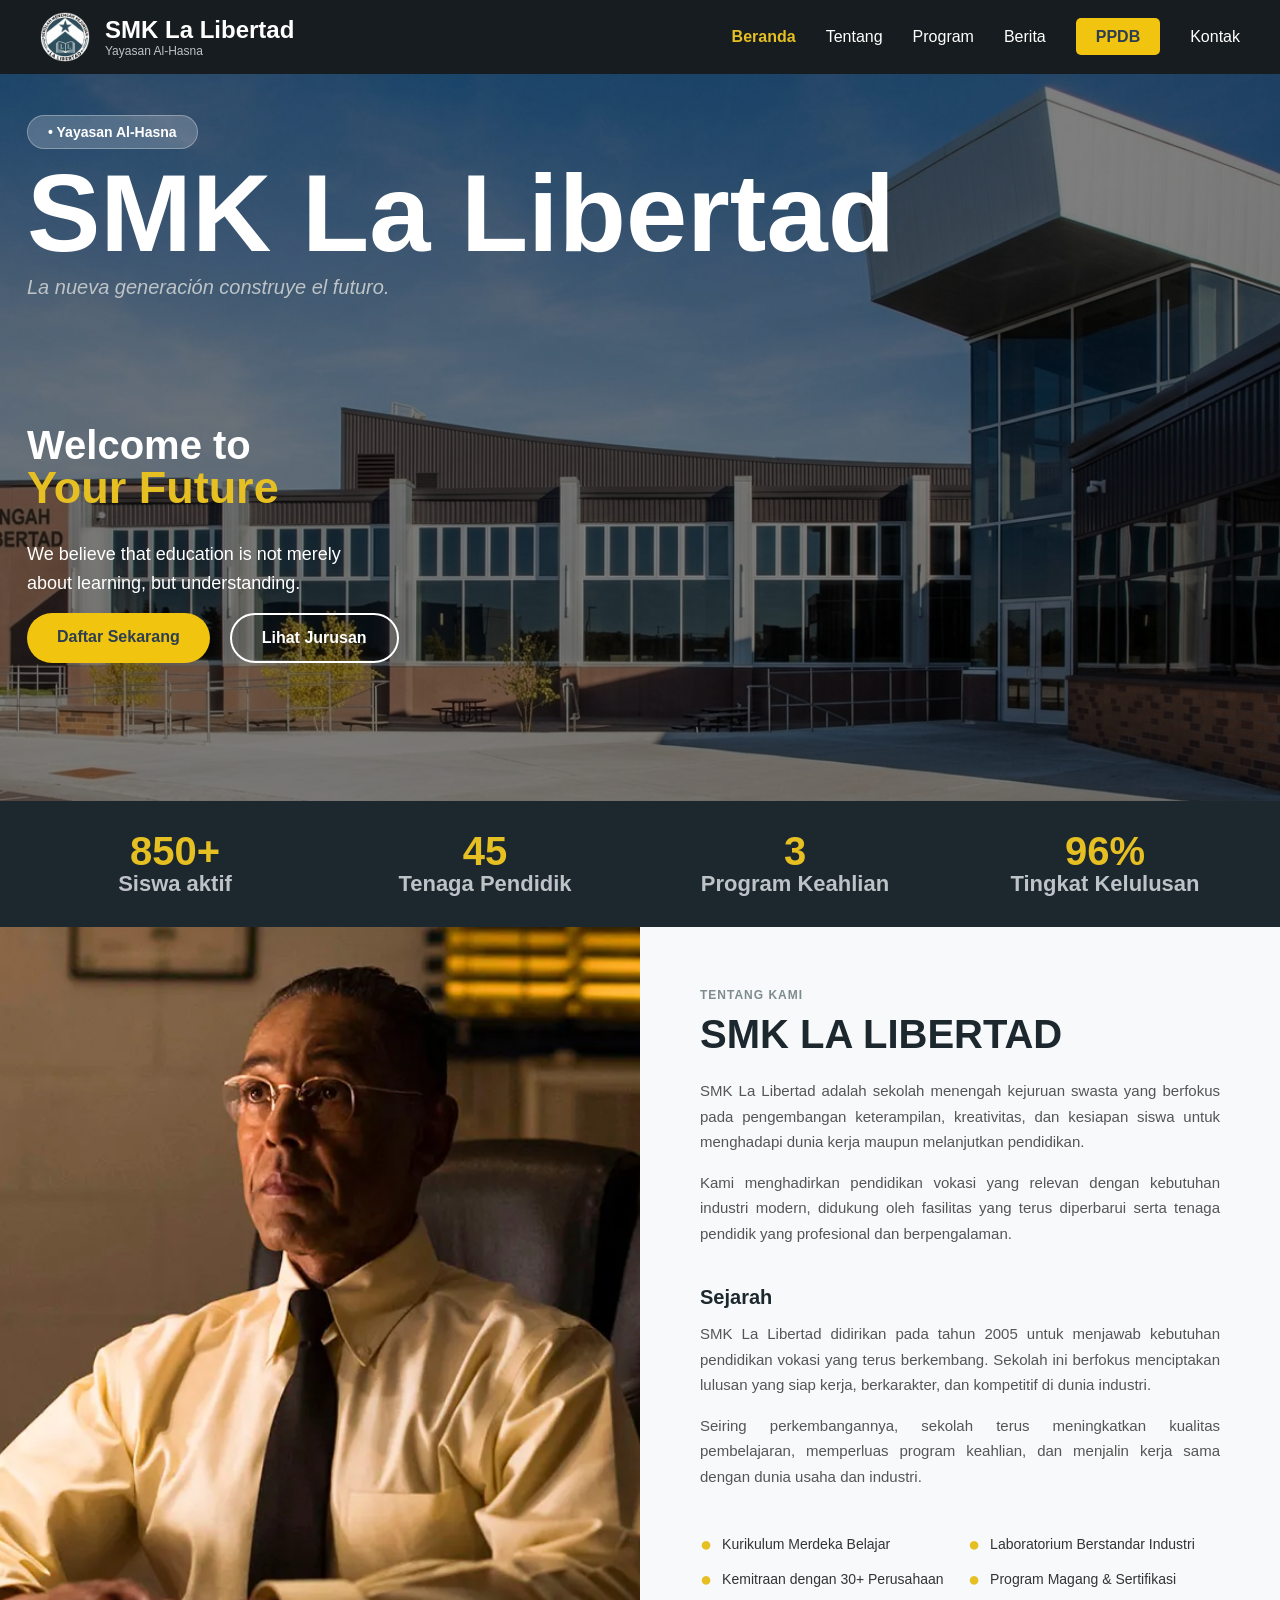
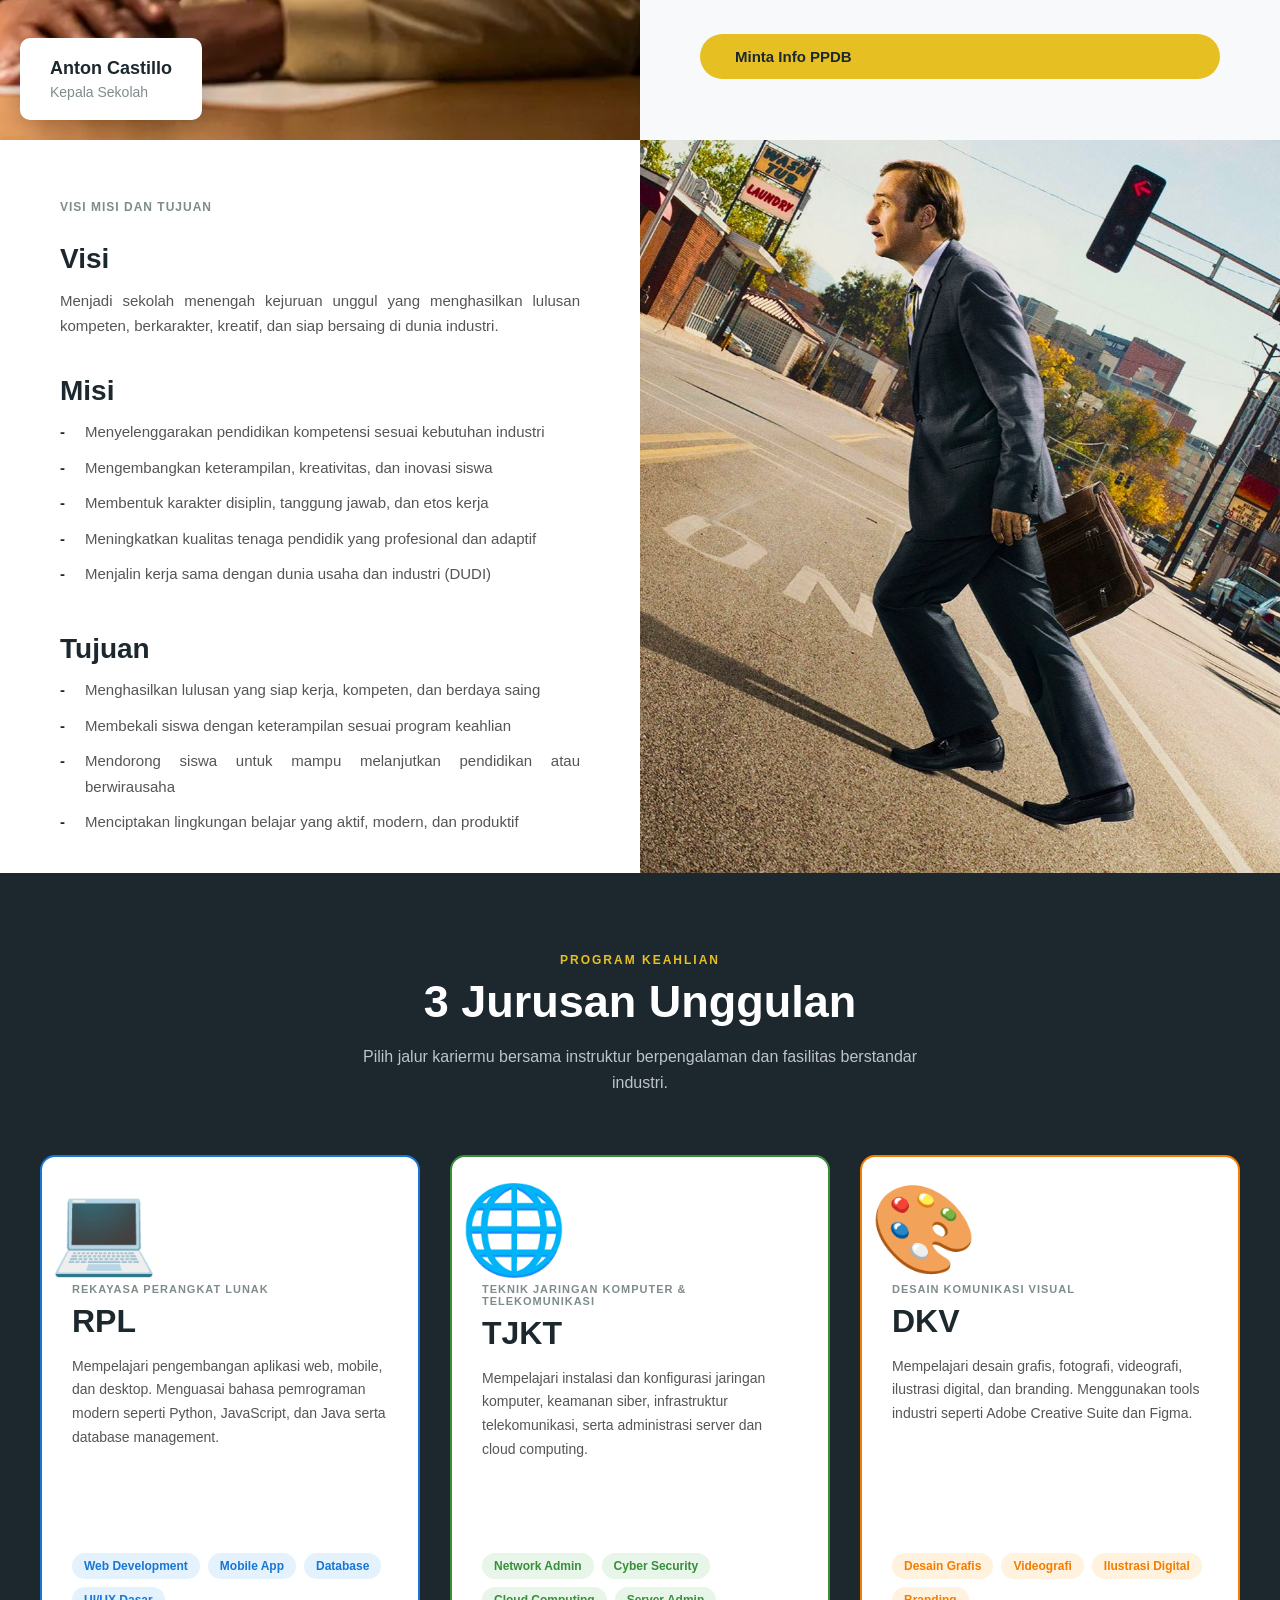
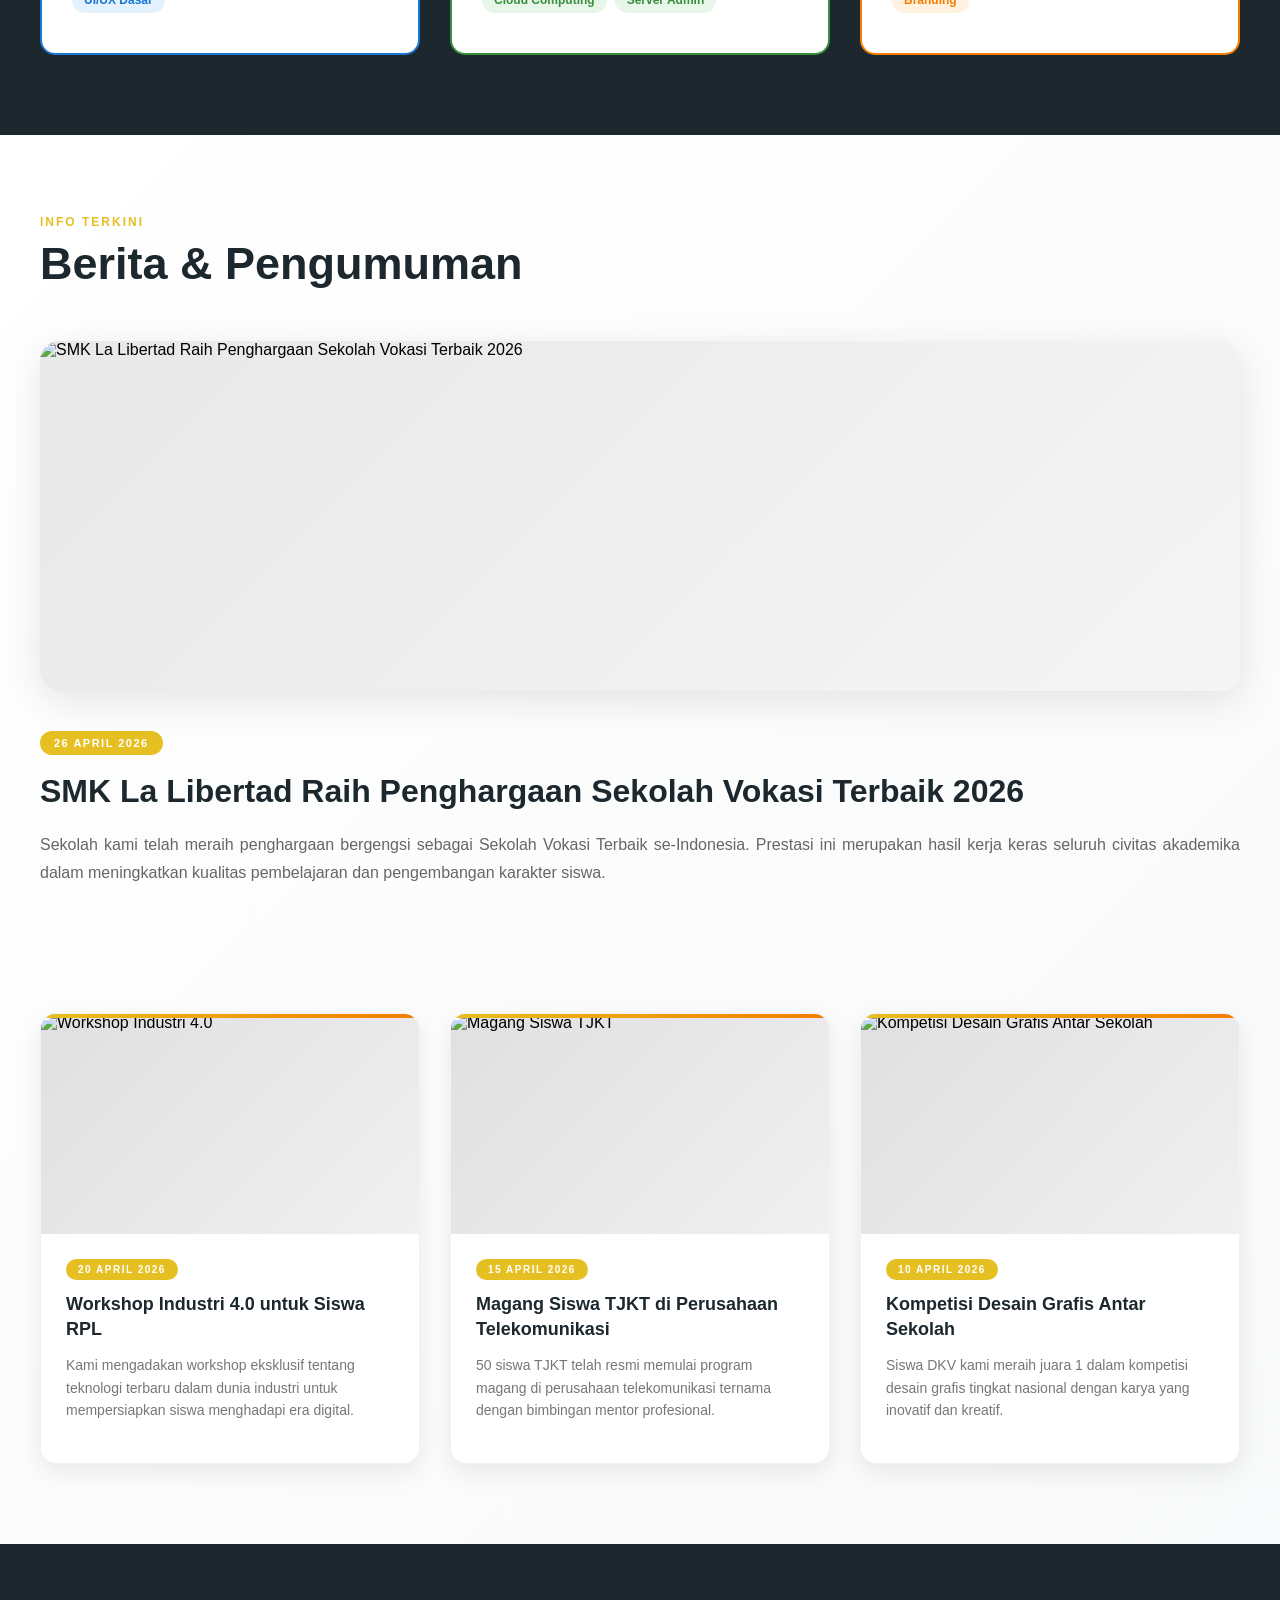
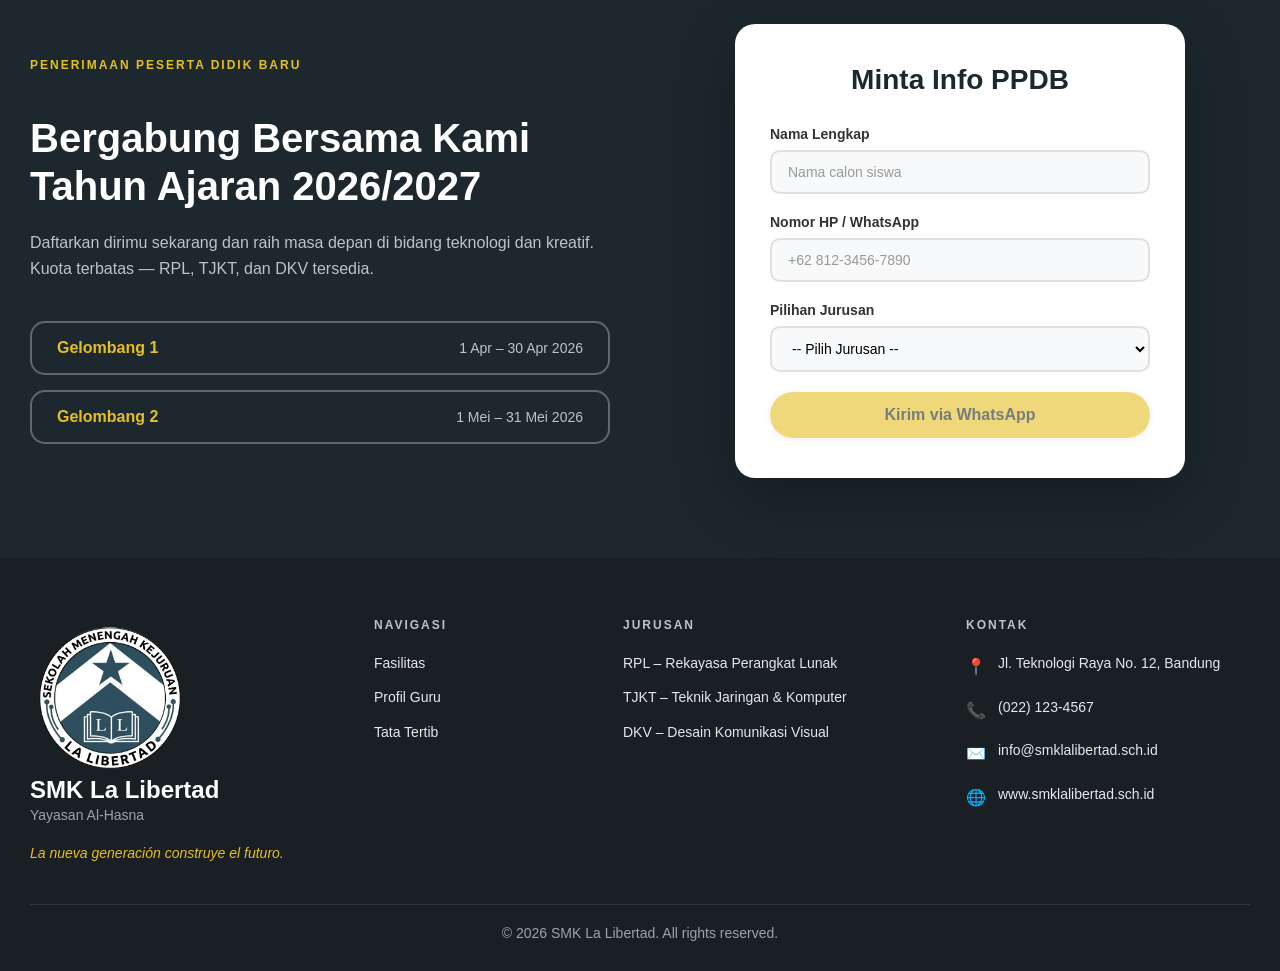
==== Web Company Sekolah La Libertad/index.html @ b100170a "Add files via upload" ====
<!DOCTYPE html>
<html lang="id">
<head>
    <meta charset="UTF-8">
    <meta name="viewport" content="width=device-width, initial-scale=1.0">
    <title>SMK La Libertad</title>
    <link rel="stylesheet" href="asset/css/style.css">
</head>
<body>
    <nav class="navbar">
        <div class="navbar-container">
            <div class="navbar-logo">
                <img src="asset/img/Logo.png" alt="Logo">
                <div class="logo-text">
                    <h1>SMK La Libertad</h1>
                    <p>Yayasan Al-Hasna</p>
                </div>
            </div>
            <ul class="nav-menu">
                <li><a href="#beranda">Beranda</a></li>
                <li><a href="#tentang">Tentang</a></li>
                <li><a href="#program">Program</a></li>
                <li><a href="#berita">Berita</a></li>
                <li><a href="#ppdb" class="btn-ppdb">PPDB</a></li>
                <li><a href="pages/contact.html">Kontak</a></li>
            </ul>
        </div>
    </nav>

    <section class="hero" id="beranda">
        <div class="hero-background">
            <img src="asset/img/Hero_bg.png" alt="SMK La Libertad Building">
        </div>
        <div class="hero-overlay"></div>
        <div class="hero-content">
            <div class="hero-badge">
                <span><b>• Yayasan Al-Hasna</b></span>
            </div>
            <h1 class="hero-title">SMK La Libertad</h1>
            <p class="hero-subtitle">La nueva generación construye el futuro.</p> <br><br><br><br><br><br><br>

            <h2 class="hero-welcome">Welcome to<br><p class="hero-future">Your Future<p></h2>

            <p class="hero-description">
                We believe that education is not merely<br>about learning, but understanding.
            </p>
            
            <div class="hero-buttons">
                <a href="#ppdb" class="btn btn-primary">Daftar Sekarang</a>
                <a href="#program" class="btn btn-secondary">Lihat Jurusan</a>
            </div>
        </div>
    </section>

    <!-- Stats Section -->
    <section class="stats" id="stats">
        <div class="stats-container">
            <div class="stat">
                <div class="stat-number">850+</div>
                <div class="stat-label">Siswa aktif</div>
            </div>

            <div class="stat">
                <div class="stat-number">45</div>
                <div class="stat-label">Tenaga Pendidik</div>
            </div>

            <div class="stat">
                <div class="stat-number">3</div>
                <div class="stat-label">Program Keahlian</div>
            </div>

            <div class="stat">
                <div class="stat-number">96%</div>
                <div class="stat-label">Tingkat Kelulusan</div>
            </div>
        </div>
    </section>

    <!-- Tentang Section -->
    <section class="tentang" id="tentang">
        <div class="tentang-container">
            <div class="tentang-image">
                <img src="asset/img/Anton_Castillo.webp" alt="Anton Castillo - Kepala Sekolah">
                <div class="tentang-badge">
                    <h3>Anton Castillo</h3>
                    <p>Kepala Sekolah</p>
                </div>
            </div>
            
            <div class="tentang-content">
                <p class="tentang-label">Tentang Kami</p>
                <h2 class="tentang-title">SMK LA LIBERTAD</h2>
                
                <p class="tentang-text">
                    SMK La Libertad adalah sekolah menengah kejuruan swasta yang berfokus pada pengembangan keterampilan, kreativitas, dan kesiapan siswa untuk menghadapi dunia kerja maupun melanjutkan pendidikan.
                </p>
                
                <p class="tentang-text">
                    Kami menghadirkan pendidikan vokasi yang relevan dengan kebutuhan industri modern, didukung oleh fasilitas yang terus diperbarui serta tenaga pendidik yang profesional dan berpengalaman.
                </p>
                
                <h3 class="tentang-subtitle">Sejarah</h3>
                <p class="tentang-text">
                    SMK La Libertad didirikan pada tahun 2005 untuk menjawab kebutuhan pendidikan vokasi yang terus berkembang. Sekolah ini berfokus menciptakan lulusan yang siap kerja, berkarakter, dan kompetitif di dunia industri.
                </p>
                
                <p class="tentang-text">
                    Seiring perkembangannya, sekolah terus meningkatkan kualitas pembelajaran, memperluas program keahlian, dan menjalin kerja sama dengan dunia usaha dan industri.
                </p>
                
                <div class="tentang-features">
                    <div class="feature-item">
                        <span class="feature-icon">●</span>
                        <span>Kurikulum Merdeka Belajar</span>
                    </div>
                    <div class="feature-item">
                        <span class="feature-icon">●</span>
                        <span>Laboratorium Berstandar Industri</span>
                    </div>
                    <div class="feature-item">
                        <span class="feature-icon">●</span>
                        <span>Kemitraan dengan 30+ Perusahaan</span>
                    </div>
                    <div class="feature-item">
                        <span class="feature-icon">●</span>
                        <span>Program Magang & Sertifikasi</span>
                    </div>
                </div>
                
                <a href="#ppdb" class="btn btn-ppdb-large">Minta Info PPDB</a>
            </div>
        </div>
    </section>
    
    <!-- Visi Misi Tujuan Section -->
    <section class="visi-misi-tujuan" id="visi-misi">
        <div class="vmt-container">
            <div class="vmt-content">
                <p class="vmt-label">Visi Misi dan Tujuan</p>
                
                <h2 class="vmt-subtitle">Visi</h2>
                <p class="vmt-text">
                    Menjadi sekolah menengah kejuruan unggul yang menghasilkan lulusan kompeten, berkarakter, kreatif, dan siap bersaing di dunia industri.
                </p>
                
                <h2 class="vmt-subtitle">Misi</h2>
                <ul class="vmt-list">
                    <li>Menyelenggarakan pendidikan kompetensi sesuai kebutuhan industri</li>
                    <li>Mengembangkan keterampilan, kreativitas, dan inovasi siswa</li>
                    <li>Membentuk karakter disiplin, tanggung jawab, dan etos kerja</li>
                    <li>Meningkatkan kualitas tenaga pendidik yang profesional dan adaptif</li>
                    <li>Menjalin kerja sama dengan dunia usaha dan industri (DUDI)</li>
                </ul>
                
                <h2 class="vmt-subtitle">Tujuan</h2>
                <ul class="vmt-list">
                    <li>Menghasilkan lulusan yang siap kerja, kompeten, dan berdaya saing</li>
                    <li>Membekali siswa dengan keterampilan sesuai program keahlian</li>
                    <li>Mendorong siswa untuk mampu melanjutkan pendidikan atau berwirausaha</li>
                    <li>Menciptakan lingkungan belajar yang aktif, modern, dan produktif</li>
                </ul>
            </div>
            
            <div class="vmt-image">
                <img src="asset/img/Saul_Goodman.jpg" alt="Visi Misi Tujuan">
            </div>
        </div>
    </section>

    <!-- Program Keahlian Section -->
    <section class="program" id="program">
        <div class="program-container">
            <div class="program-header">
                <p class="program-label">PROGRAM KEAHLIAN</p>
                <h2 class="program-title">3 Jurusan Unggulan</h2>
                <p class="program-subtitle">Pilih jalur kariermu bersama instruktur berpengalaman dan fasilitas berstandar industri.</p>
            </div>
            
            <div class="program-grid">
                <!-- RPL Card -->
                 <a href="pages/rpl.html" class="program-link">
                <div class="program-card">
                    <div class="program-icon">
                      <div class="card-icon">💻</div>
                    </div>
                    <p class="program-category">REKAYASA PERANGKAT LUNAK</p>
                    <h3 class="program-name">RPL</h3>
                    <p class="program-description">
                        Mempelajari pengembangan aplikasi web, mobile, dan desktop. Menguasai bahasa pemrograman modern seperti Python, JavaScript, dan Java serta database management.
                    </p>
                    <div class="program-tags">
                        <span class="tag tag-blue">Web Development</span>
                        <span class="tag tag-blue">Mobile App</span>
                        <span class="tag tag-blue">Database</span>
                        <span class="tag tag-blue">UI/UX Dasar</span>
                    </div>
                </div></a>

                <!-- TJKT Card -->
                 <a href="pages/tjkt.html" class="program-link">
                <div class="program-card">
                    
                    <div class="program-icon">
                        <div class="card-icon">🌐</div>
                    </div>
                    <p class="program-category">TEKNIK JARINGAN KOMPUTER & TELEKOMUNIKASI</p>
                    <h3 class="program-name">TJKT</h3>
                    <p class="program-description">
                        Mempelajari instalasi dan konfigurasi jaringan komputer, keamanan siber, infrastruktur telekomunikasi, serta administrasi server dan cloud computing.
                    </p>
                    <div class="program-tags">
                        <span class="tag tag-green">Network Admin</span>
                        <span class="tag tag-green">Cyber Security</span>
                        <span class="tag tag-green">Cloud Computing</span>
                        <span class="tag tag-green">Server Admin</span>
                    </div>
                </div></a>

                <!-- DKV Card -->
                 <a href="pages/dkv.html" class="program-link">
                <div class="program-card">
                    <div class="program-icon">
                        <div class="card-icon">🎨</div>
                    </div>
                    <p class="program-category">DESAIN KOMUNIKASI VISUAL</p>
                    <h3 class="program-name">DKV</h3>
                    <p class="program-description">
                        Mempelajari desain grafis, fotografi, videografi, ilustrasi digital, dan branding. Menggunakan tools industri seperti Adobe Creative Suite dan Figma.
                    </p>
                    <div class="program-tags">
                        <span class="tag tag-orange">Desain Grafis</span>
                        <span class="tag tag-orange">Videografi</span>
                        <span class="tag tag-orange">Ilustrasi Digital</span>
                        <span class="tag tag-orange">Branding</span>
                    </div>
                </div></a>
            </div>
        </div>
    </section>

    <!-- Berita & Pengumuman Section -->
    <section class="berita" id="berita">
        <div class="berita-container">
            <p class="berita-label">INFO TERKINI</p>
            <h2 class="berita-title">Berita & Pengumuman</h2>
            
            <div class="berita-featured">
                <div class="berita-featured-image"><img src="../asset/img/berita-1.jpg" alt="SMK La Libertad Raih Penghargaan Sekolah Vokasi Terbaik 2026"></div>
                <div class="berita-featured-content">
                    <span class="berita-date">26 April 2026</span>
                    <h3 class="berita-featured-title">SMK La Libertad Raih Penghargaan Sekolah Vokasi Terbaik 2026</h3>
                    <p class="berita-featured-desc">Sekolah kami telah meraih penghargaan bergengsi sebagai Sekolah Vokasi Terbaik se-Indonesia. Prestasi ini merupakan hasil kerja keras seluruh civitas akademika dalam meningkatkan kualitas pembelajaran dan pengembangan karakter siswa.</p>   
                </div>
            </div>

            <div class="berita-grid">
                <div class="berita-card">
                    <div class="berita-card-image"><img src="../asset/img/berita-2.jpg" alt="Workshop Industri 4.0"></div>
                    <div class="berita-card-content">
                        <span class="berita-card-date">20 April 2026</span>
                        <h4 class="berita-card-title">Workshop Industri 4.0 untuk Siswa RPL</h4>
                        <p class="berita-card-desc">Kami mengadakan workshop eksklusif tentang teknologi terbaru dalam dunia industri untuk mempersiapkan siswa menghadapi era digital.</p>
                    </div>
                </div>
                <div class="berita-card">
                    <div class="berita-card-image"><img src="../asset/img/berita-3.jpg" alt="Magang Siswa TJKT"></div>
                    <div class="berita-card-content">
                        <span class="berita-card-date">15 April 2026</span>
                        <h4 class="berita-card-title">Magang Siswa TJKT di Perusahaan Telekomunikasi</h4>
                        <p class="berita-card-desc">50 siswa TJKT telah resmi memulai program magang di perusahaan telekomunikasi ternama dengan bimbingan mentor profesional.</p>
                    </div>
                </div>
                <div class="berita-card">
                    <div class="berita-card-image"><img src="../asset/img/berita-4.jpg" alt="Kompetisi Desain Grafis Antar Sekolah"></div>
                    <div class="berita-card-content">
                        <span class="berita-card-date">10 April 2026</span>
                        <h4 class="berita-card-title">Kompetisi Desain Grafis Antar Sekolah</h4>
                        <p class="berita-card-desc">Siswa DKV kami meraih juara 1 dalam kompetisi desain grafis tingkat nasional dengan karya yang inovatif dan kreatif.</p>
                    </div>
                </div>
            </div>
        </div>
    </section>

    <!-- PPDB Section -->
    <section class="ppdb" id="ppdb">
        <div class="ppdb-container">
            <div class="ppdb-left">
                <p class="ppdb-label">PENERIMAAN PESERTA DIDIK BARU</p>
                <h2 class="ppdb-title">Bergabung Bersama Kami<br>Tahun Ajaran 2026/2027</h2>
                <p class="ppdb-description">
                    Daftarkan dirimu sekarang dan raih masa depan di bidang teknologi dan kreatif. Kuota terbatas — RPL, TJKT, dan DKV tersedia.
                </p>
                
                <div class="ppdb-waves">
                    <div class="ppdb-wave">
                        <h3 class="wave-title">Gelombang 1</h3>
                        <span class="wave-date">1 Apr – 30 Apr 2026</span>
                    </div>
                    <div class="ppdb-wave">
                        <h3 class="wave-title">Gelombang 2</h3>
                        <span class="wave-date">1 Mei – 31 Mei 2026</span>
                    </div>
                </div>
            </div>
            
            <div class="ppdb-right">
                <div class="ppdb-form-card">
                    <h3 class="form-title">Minta Info PPDB</h3>
                    
                    <form class="ppdb-form">
                        <div class="form-group">
                            <label>Nama Lengkap</label>
                            <input type="text" placeholder="Nama calon siswa" required>
                        </div>
                        
                        <div class="form-group">
                            <label>Nomor HP / WhatsApp</label>
                            <input type="tel" placeholder="+62 812-3456-7890" required>
                        </div>
                        
                        <div class="form-group">
                            <label for="pilihan-jurusan">Pilihan Jurusan</label>
                            <select id="pilihan-jurusan" name="pilihan_jurusan" required aria-required="true">
                                <option value="">-- Pilih Jurusan --</option>
                                <option value="rpl">RPL (Rekayasa Perangkat Lunak)</option>
                                <option value="tjkt">TJKT (Teknik Jaringan Komputer & Telekomunikasi)</option>
                                <option value="dkv">DKV (Desain Komunikasi Visual)</option>
                            </select>
                        </div>
                        
                        <button type="submit" class="btn-submit">Kirim via WhatsApp</button>
                    </form>
                </div>
            </div>
        </div>
    </section>

    <!-- Footer Section -->
    <footer class="footer">
        <div class="footer-container">
            <div class="footer-brand">
                <div class="footer-logo">
                    <img src="asset/img/Logo.png" alt="SMK La Libertad Logo">
                </div>
                <h2 class="footer-title">SMK La Libertad</h2>
                <p class="footer-subtitle">Yayasan Al-Hasna</p>
                <p class="footer-tagline">La nueva generación construye el futuro.</p>
            </div>

            <div class="footer-column">
                <h3 class="footer-heading">NAVIGASI</h3>
                <ul class="footer-links">
                    <li><a href="pages/fasilitas.html">Fasilitas</a></li>
                    <li><a href="pages/profil-guru.html">Profil Guru</a></li>
                    <li><a href="pages/tata-tertib.html">Tata Tertib</a></li>
                </ul>
            </div>

            <div class="footer-column">
                <h3 class="footer-heading">JURUSAN</h3>
                <ul class="footer-links">
                    <li><a href="pages/rpl.html">RPL – Rekayasa Perangkat Lunak</a></li>
                    <li><a href="pages/tjkt.html">TJKT – Teknik Jaringan & Komputer</a></li>
                    <li><a href="pages/dkv.html">DKV – Desain Komunikasi Visual</a></li>
                </ul>
            </div>

            <div class="footer-column">
                <h3 class="footer-heading">KONTAK</h3>
                <ul class="footer-contact">
                    <li>
                        <span class="contact-icon">📍</span>
                        <span>Jl. Teknologi Raya No. 12, Bandung</span>
                    </li>
                    <li>
                        <span class="contact-icon">📞</span>
                        <span>(022) 123-4567</span>
                    </li>
                    <li>
                        <span class="contact-icon">✉️</span>
                        <span>info@smklalibertad.sch.id</span>
                    </li>
                    <li>
                        <span class="contact-icon">🌐</span>
                        <span>www.smklalibertad.sch.id</span>
                    </li>
                </ul>
            </div>
        </div>

        <div class="footer-bottom">
            <p>&copy; 2026 SMK La Libertad. All rights reserved.</p>
        </div>
    </footer>

<script src="asset/js/script.js"></script>
</body>
</html>
---- Web Company Sekolah La Libertad/asset/css/style.css ----
:root{
    --Primary: #1c282e;
    --secodary: #fff;
    --Accent: #161c1fff;
    --CTA: #e6bf23;
}

* {
    margin: 0;
    padding: 0;
    box-sizing: border-box;
}

body {
    font-family: Arial, sans-serif;
}

.navbar {
    background-color: var(--Accent);
    padding: 12px;
    position: sticky;
    top: 0;
    z-index: 100;
}

.navbar-container {
    max-width: 1200px;
    margin: 0 auto;
    display: flex;
    justify-content: space-between;
    align-items: center;
}

.navbar-logo {
    display: flex;
    align-items: center;
    gap: 15px;
}

.navbar-logo img {
    width: 50px;
    height: 50px;
    border-radius: 50%;
}

.logo-text h1 {
    color: #fff;
    font-size: 24px;
    font-weight: bold;
}

.logo-text p {
    color: #bdc3c7;
    font-size: 12px;
}

.nav-menu {
    display: flex;
    list-style: none;
    gap: 30px;
    align-items: center;
}

.nav-menu a {
    color: #fff;
    text-decoration: none;
    font-size: 16px;
    transition: color 0.3s;
}

.nav-menu a:hover {
    color: #f1c40f;
}

.nav-menu a.nav-link--active {
    color: var(--CTA) !important;
    font-weight: 700;
}

.btn-ppdb {
    background-color: #f1c40f !important;
    color: #2c3e50 !important;
    padding: 10px 20px;
    border-radius: 5px;
    font-weight: bold;
}

.btn-ppdb:hover {
    background-color: #e8b708 !important;
}

/* Hero Section */
.hero {
    position: relative;
    height: 727px;
    display: flex;
    flex-direction: column;
    overflow: hidden;
}

.hero-background {
    position: absolute;
    top: 0;
    left: 0;
   
    height: 100%;
    z-index: 1;
}

.hero-background img {
    width: 100%;
    height: 100%;
    object-fit: cover;
}

.hero-overlay {
    position: absolute;
    top: 0;
    left: 0;
    width: 100%;
    height: 100%;
    background: rgba(0, 0, 0, 0.5);
    z-index: 2;
}

.hero-content {
    position: relative;
    z-index: 3;
    max-width: 1200px;
    margin: 0;
    padding: 27px;
    padding-top: 41px;
    color: #fff;
}

.hero-badge {
    display: inline-block;
    background: rgba(255, 255, 255, 0.2);
    border: 1px solid rgba(255, 255, 255, 0.3);
    border-radius: 25px;
    padding: 8px 20px;
    font-size: 14px;
    font-weight: 900;
}


.hero-title {
    font-size: 110px;
    font-weight: 650;
}

.hero-subtitle {
    font-size: 20px;
    font-style: italic;
    color: #bdc3c7;
    margin-bottom: 0px;
}

.hero-welcome {
    font-size: 40px;
    font-weight: 700;
    margin-bottom: 30px;
    line-height: 1;
}

.hero-future {
    font-size: 45px;
    font-weight: 700;
    margin-bottom: 30px;
    line-height: 1;
    color: var(--CTA);
}

.hero-description {
    font-size: 18px;
    line-height: 1.6;
    margin-bottom: 15px;
    max-width: 600px;
}

.hero-buttons {
    display: flex;
    gap: 20px;
    flex-wrap: wrap;
}

.btn {
    display: inline-block;
    padding: 14px 30px;
    font-size: 16px;
    font-weight: 600;
    border-radius: 50px;
    text-decoration: none;
    transition: all 0.3s ease;
    cursor: pointer;
    border: none;
}

.btn-primary {
    background-color: #f1c40f;
    color: #2c3e50;
    padding-top: 15px;
}

.btn-primary:hover {
    background-color: #e8b708;
    transform: translateY(-2px);
    box-shadow: 0 10px 20px rgba(241, 196, 15, 0.3);
}

.btn-secondary {
    background-color: transparent;
    color: #fff;
    border: 2px solid #fff;
}

.btn-secondary:hover {
    background-color: #fff;
    color: #2c3e50;
    transform: translateY(-2px);
}

/* Stats Section */
.stats {
    background: var(--Primary);
    padding: 30px 0;
    color: #fff;
}

.stats-container {
    max-width: 1200px;
    margin: 0 auto;
    display: flex;
    justify-content: space-between;
    align-items: center;
    gap: 40px;
}

.stat {
    text-align: center;
    flex: 1;
}

.stat-number {
    color: var(--CTA);
    font-size: 40px;
    font-weight: 900;
    line-height: 1;
}

.stat-label {
    color: #bdc3c7;
    font-size: 22px;
    font-weight: 700;
}

/* Tentang Section */
.tentang {
    background-color: #ffffffff;
}

.tentang-container {
    max-width: 100%;
    margin: 0;
    display: grid;
    grid-template-columns: 1fr 1fr;
    gap: 0;
    align-items: stretch;
}

.tentang-image {
    position: relative;
    height: 813px;
    margin: 0;
    padding: 0;
}

.tentang-image img {
    width: 100%;
    height: 100%;
    object-fit: cover;
    display: block;
}

.tentang-badge {
    position: absolute;
    bottom: 20px;
    left: 20px;
    background: #fff;
    padding: 20px 30px;
    border-radius: 10px;
    box-shadow: 0 10px 30px rgba(0, 0, 0, 0.2);
}

.tentang-badge h3 {
    color: var(--Primary);
    font-size: 18px;
    font-weight: bold;
    margin: 0;
}

.tentang-badge p {
    color: #7f8c8d;
    font-size: 14px;
    margin: 5px 0 0 0;
}

.tentang-content {
    height: 813px;
    padding: 60px 60px;
    display: flex;
    flex-direction: column;
    justify-content: center;
    background-color: #f8f9fa;
}

.tentang-content h2,
.tentang-content h3 {
    color: var(--Primary);
}

.tentang-label {
    color: #7f8c8d;
    font-size: 12px;
    font-weight: 600;
    text-transform: uppercase;
    letter-spacing: 1px;
    margin-bottom: 8px;
}

.tentang-title {
    font-size: 40px;
    font-weight: 900;
    margin-bottom: 20px;
    line-height: 1.2;
}

.tentang-text {
    color: #555;
    font-size: 15px;
    line-height: 1.7;
    margin-bottom: 15px;
    text-align: justify;
}

.tentang-subtitle {
    font-size: 20px;
    font-weight: 700;
    margin-top: 25px;
    margin-bottom: 12px;
}

.tentang-features {
    display: grid;
    grid-template-columns: 1fr 1fr;
    gap: 15px;
    margin: 30px 0;
}

.feature-item {
    display: flex;
    align-items: center;
    gap: 10px;
    color: #333;
    font-size: 14px;
    font-weight: 500;
}

.feature-icon {
    color: var(--CTA);
    font-size: 20px;
    line-height: 1;
    flex-shrink: 0;
}

.btn-ppdb-large {
    display: inline-block;
    background-color: var(--CTA);
    color: var(--Primary);
    padding: 14px 35px;
    font-size: 15px;
    font-weight: 700;
    border-radius: 50px;
    text-decoration: none;
    transition: all 0.3s ease;
    margin-top: 15px;
    width: 100%;
}

.btn-ppdb-large:hover {
    background-color: #e8b708;
    transform: translateY(-2px);
    box-shadow: 0 10px 20px rgba(230, 191, 35, 0.3);
}

/* Visi Misi Tujuan Section */
.visi-misi-tujuan {
    background-color: #fff;
    padding: 0;
}

.vmt-container {
    max-width: 100%;
    margin: 0;
    display: grid;
    grid-template-columns: 1fr 1fr;
    gap: 0;
    align-items: stretch;
    height: 733px;
}

.vmt-content {
    padding: 60px 60px;
    height: 733px;
    display: flex;
    flex-direction: column;
    justify-content: flex-start;
    background-color: #fff;
}

.vmt-image {
    position: relative;
    height: 733px;
    margin: 0;
    padding: 0;
}

.vmt-image img {
    width: 100%;
    height: 100%;
    object-fit: cover;
    display: block;
}

.vmt-label {
    color: #7f8c8d;
    font-size: 12px;
    font-weight: 600;
    text-transform: uppercase;
    letter-spacing: 1px;
    margin-bottom: 8px;
}

.vmt-subtitle {
    color: var(--Primary);
    font-size: 28px;
    font-weight: 900;
    margin-top: 20px;
    margin-bottom: 12px;
    line-height: 1.2;
}

.vmt-text {
    color: #555;
    font-size: 15px;
    line-height: 1.7;
    margin-bottom: 15px;
    text-align: justify;
}

.vmt-list {
    list-style: none;
    padding: 0;
    margin-bottom: 15px;
}

.vmt-list li {
    color: #555;
    font-size: 15px;
    line-height: 1.7;
    margin-bottom: 10px;
    padding-left: 25px;
    position: relative;
    text-align: justify;
}

.vmt-list li:before {
    content: "-";
    position: absolute;
    left: 0;
    color: var(--Primary);
    font-weight: bold;
}

/* Program Keahlian Section */
.program {
    background-color: #1c282e;
    padding: 80px 30px;
    color: #fff;
}

.program-link {
    color: #fff;
    text-decoration: none;
    transition: color 0.3s ease;
}

.program-link:hover {
    color: #e6bf23;
}

.program-container {
    max-width: 1200px;
    margin: 0 auto;
}

.program-header {
    text-align: center;
    margin-bottom: 60px;
}

.program-label {
    color: var(--CTA);
    font-size: 12px;
    font-weight: 600;
    text-transform: uppercase;
    letter-spacing: 2px;
    margin-bottom: 8px;
    display: block;
}

.program-title {
    font-size: 45px;
    font-weight: 900;
    margin-bottom: 15px;
    line-height: 1.2;
}

.program-subtitle {
    color: #bdc3c7;
    font-size: 16px;
    line-height: 1.6;
    max-width: 600px;
    margin: 0 auto;
}

.program-grid {
    display: grid;
    grid-template-columns: repeat(3, 1fr);
    gap: 30px;
}

.program-card {
    background-color: #fff;
    color: #333;
    padding: 40px 30px;
    border-radius: 15px;
    transition: all 0.3s ease;
    display: flex;
    flex-direction: column;
    border: 2px solid #e0e0e0;
    min-height: 500px;
    height: 100%;
}

/* Border color untuk setiap jurusan berdasarkan urutan */
.program-grid .program-link:nth-child(1) .program-card {
    border-color: #1976d2;
}

.program-grid .program-link:nth-child(2) .program-card {
    border-color: #388e3c;
}

.program-grid .program-link:nth-child(3) .program-card {
    border-color: #f57c00;
}

.program-card:hover {
    transform: translateY(-10px);
    box-shadow: 0 20px 40px rgba(0, 0, 0, 0.3);
}

.card-icon {
  font-size: 5.4rem;
  display: inline-flex;
  align-items: center;
  justify-content: center;
  width: 64px; 
  height: 64px;
  border-radius: 14px;
}

.program-icon {
    margin-bottom: 20px;
    color: var(--CTA);
    flex-shrink: 0;
}

.program-category {
    color: #7f8c8d;
    font-size: 11px;
    font-weight: 600;
    text-transform: uppercase;
    letter-spacing: 1px;
    margin-bottom: 8px;
    flex-shrink: 0;
}

.program-name {
    font-size: 32px;
    font-weight: 900;
    margin-bottom: 15px;
    color: var(--Primary);
    flex-shrink: 0;
}

.program-description {
    font-size: 14px;
    line-height: 1.7;
    color: #555;
    margin-bottom: 25px;
    flex-grow: 1;
}

.program-tags {
    display: flex;
    flex-wrap: wrap;
    gap: 8px;
    flex-shrink: 0;
    margin-top: auto;
}

.tag {
    display: inline-block;
    padding: 6px 12px;
    border-radius: 20px;
    font-size: 12px;
    font-weight: 600;
}

.tag-blue {
    background-color: #e3f2fd;
    color: #1976d2;
}

.tag-green {
    background-color: #e8f5e9;
    color: #388e3c;
}

.tag-orange {
    background-color: #fff3e0;
    color: #f57c00;
}

/* Berita Section - Enhanced */
.berita {
    background: linear-gradient(135deg, #ffffff 0%, #f8f9fa 100%);
    padding: 80px 30px;
}

.berita-container {
    max-width: 1200px;
    margin: 0 auto;
}

.berita-label {
    color: var(--CTA);
    font-size: 12px;
    font-weight: 600;
    text-transform: uppercase;
    letter-spacing: 2px;
    margin-bottom: 8px;
    display: block;
    animation: slideIn 0.6s ease-out;
}

.berita-title {
    font-size: 45px;
    font-weight: 900;
    color: var(--Primary);
    margin-bottom: 50px;
    line-height: 1.2;
    animation: slideIn 0.6s ease-out 0.1s both;
}

/* Featured Berita Section */
.berita-featured {
    margin-bottom: 60px;
    animation: slideIn 0.6s ease-out 0.2s both;
}

.berita-featured-image {
    width: 100%;
    height: 350px;
    background: linear-gradient(135deg, #e8e8e8 0%, #f5f5f5 100%);
    border-radius: 20px;
    overflow: hidden;
    position: relative;
    box-shadow: 0 10px 40px rgba(0, 0, 0, 0.1);
    transition: all 0.4s ease;
}

.berita-featured-image img {
    width: 100%;
    height: 100%;
    object-fit: cover;
}

.berita-featured:hover .berita-featured-image {
    box-shadow: 0 20px 60px rgba(0, 0, 0, 0.15);
    transform: scale(1.02);
}

.berita-featured-content {
    padding: 40px 0;
}

.berita-date,
.berita-card-date {
    display: inline-block;
    color: #fff;
    background-color: var(--CTA);
    font-size: 11px;
    font-weight: 700;
    text-transform: uppercase;
    letter-spacing: 1.5px;
    margin-bottom: 16px;
    padding: 6px 14px;
    border-radius: 50px;
}

.berita-featured-title {
    font-size: 32px;
    font-weight: 900;
    color: var(--Primary);
    margin-bottom: 18px;
    line-height: 1.3;
    transition: color 0.3s ease;
}

.berita-featured:hover .berita-featured-title {
    color: var(--CTA);
}

.berita-featured-desc {
    color: #666;
    font-size: 16px;
    line-height: 1.8;
    margin-bottom: 25px;
    text-align: justify;
}

.berita-link {
    display: inline-flex;
    align-items: center;
    gap: 8px;
    color: var(--CTA);
    text-decoration: none;
    font-weight: 700;
    font-size: 15px;
    transition: all 0.3s ease;
    padding: 10px 20px;
    border: 2px solid transparent;
    border-radius: 50px;
}

.berita-link:hover {
    color: #fff;
    background-color: var(--CTA);
    transform: translateX(8px);
}

/* Berita Grid */
.berita-grid {
    display: grid;
    grid-template-columns: repeat(3, 1fr);
    gap: 30px;
    animation: slideIn 0.6s ease-out 0.3s both;
}

.berita-card {
    background-color: #fff;
    border-radius: 16px;
    overflow: hidden;
    box-shadow: 0 8px 25px rgba(0, 0, 0, 0.08);
    transition: all 0.35s cubic-bezier(0.4, 0, 0.2, 1);
    cursor: pointer;
    position: relative;
    border: 1px solid rgba(0, 0, 0, 0.05);
    display: flex;
    flex-direction: column;
}

.berita-card::before {
    content: '';
    position: absolute;
    top: 0;
    left: 0;
    right: 0;
    height: 4px;
    background: linear-gradient(90deg, var(--CTA) 0%, #f57c00 100%);
    z-index: 1;
}

.berita-card:hover {
    transform: translateY(-12px);
    box-shadow: 0 20px 50px rgba(0, 0, 0, 0.15);
}

.berita-card-image {
    width: 100%;
    height: 220px;
    object-fit: cover;
    background: linear-gradient(135deg, #e0e0e0 0%, #f0f0f0 100%);
    position: relative;
    overflow: hidden;
    transition: all 0.4s ease;
}

.berita-card-image img {
    width: 100%;
    height: 100%;
    object-fit: cover;
}


.berita-card:hover .berita-card-image {
    background: linear-gradient(135deg, #d0d0d0 0%, #e0e0e0 100%);
}

.berita-card-content {
    padding: 25px;
    flex-grow: 1;
    display: flex;
    flex-direction: column;
}

.berita-card-date {
    font-size: 10px;
    padding: 5px 12px;
    margin-bottom: 12px;
    width: fit-content;
}

.berita-card-title {
    font-size: 18px;
    font-weight: 800;
    color: var(--Primary);
    margin-bottom: 12px;
    line-height: 1.4;
    transition: color 0.3s ease;
}

.berita-card:hover .berita-card-title {
    color: var(--CTA);
}

.berita-card-desc {
    color: #777;
    font-size: 14px;
    line-height: 1.6;
    margin: 0;
    flex-grow: 1;
    margin-bottom: 16px;
}

/* Animation */
@keyframes slideIn {
    from {
        opacity: 0;
        transform: translateY(20px);
    }
    to {
        opacity: 1;
        transform: translateY(0);
    }
}

/* Responsive */
@media (max-width: 992px) {
    .berita-grid {
        grid-template-columns: repeat(2, 1fr);
        gap: 25px;
    }
    
    .berita-title {
        font-size: 36px;
    }
    
    .berita-featured-title {
        font-size: 28px;
    }
}

@media (max-width: 768px) {
    .berita {
        padding: 60px 20px;
    }
    
    .berita-title {
        font-size: 32px;
        margin-bottom: 40px;
    }
    
    .berita-grid {
        grid-template-columns: 1fr;
        gap: 20px;
    }
    
    .berita-featured-image {
        height: 280px;
    }
    
    .berita-featured-title {
        font-size: 24px;
    }
    
    .berita-featured-desc {
        font-size: 15px;
    }
    
    .berita-card-image {
        height: 200px;
    }
    
    .berita-featured-content {
        padding: 30px 0;
    }
}

@media (max-width: 480px) {
    .berita-label {
        font-size: 11px;
    }
    
    .berita-title {
        font-size: 26px;
    }
    
    .berita-featured-image {
        height: 240px;
        border-radius: 15px;
    }
    
    .berita-featured-title {
        font-size: 20px;
        margin-bottom: 12px;
    }
    
    .berita-featured-desc {
        font-size: 14px;
        line-height: 1.6;
    }
    
    .berita-card-content {
        padding: 18px;
    }
    
    .berita-card-title {
        font-size: 16px;
    }
    
    .berita-card-desc {
        font-size: 13px;
    }
}

/* PPDB Section */
.ppdb {
    background-color: #1c282e;
    padding: 80px 30px;
    color: #fff;
}

.ppdb-container {
    max-width: 1400px;
    margin: 0 auto;
    display: grid;
    grid-template-columns: 1fr 1fr;
    gap: 60px;
    align-items: center;
}

.ppdb-left {
    display: flex;
    flex-direction: column;
    justify-content: center;
}

.ppdb-label {
    color: var(--CTA);
    font-size: 12px;
    font-weight: 600;
    text-transform: uppercase;
    letter-spacing: 2px;
    margin-bottom: 12px;
    display: block;
    padding-bottom: 30px;
}

.ppdb-title {
    font-size: 40px;
    font-weight: 800;
    line-height: 1.2;
    margin-bottom: 20px;
    color: #fff;
}

.ppdb-description {
    color: #bdc3c7;
    font-size: 16px;
    line-height: 1.6;
    margin-bottom: 40px;
}

.ppdb-waves {
    display: flex;
    flex-direction: column;
    gap: 15px;
}

.ppdb-wave {
    border: 2px solid rgba(255, 255, 255, 0.3);
    border-radius: 15px;
    padding: 16px 25px;
    display: flex;
    justify-content: space-between;
    align-items: center;
    transition: all 0.3s ease;
}

.ppdb-wave:hover {
    border-color: var(--CTA);
    background-color: rgba(230, 191, 35, 0.1);
}

.wave-title {
    font-size: 16px;
    font-weight: 700;
    color: var(--CTA);
    margin: 0;
}

.wave-date {
    color: #bdc3c7;
    font-size: 14px;
}

.ppdb-right {
    display: flex;
    justify-content: center;
    align-items: center;
}

.ppdb-form-card {
    background-color: #fff;
    color: #333;
    padding: 40px 35px;
    border-radius: 20px;
    width: 100%;
    max-width: 450px;
    box-shadow: 0 20px 60px rgba(0, 0, 0, 0.3);
}

.form-title {
    font-size: 28px;
    font-weight: 900;
    color: var(--Primary);
    margin-bottom: 30px;
    text-align: center;
}

.ppdb-form {
    display: flex;
    flex-direction: column;
    gap: 20px;
}

.form-group {
    display: flex;
    flex-direction: column;
    position: relative;
}

.form-group label {
    color: #333;
    font-size: 14px;
    font-weight: 600;
    margin-bottom: 8px;
}

.form-group input,
.form-group select {
    padding: 12px 16px;
    border: 2px solid #e0e0e0;
    border-radius: 10px;
    font-size: 14px;
    font-family: Arial, sans-serif;
    transition: all 0.3s ease;
    background-color: #f8f9fa;
}

.form-group input:focus,
.form-group select:focus {
    outline: none;
    border-color: var(--CTA);
    background-color: #fff;
    box-shadow: 0 0 0 3px rgba(230, 191, 35, 0.1);
}

.form-group input::placeholder {
    color: #999;
}

/* Enhanced Form Validation Styles */
.form-group--error input,
.form-group--error select {
    border-color: #e74c3c !important;
    background-color: #fdedec !important;
}

.form-group--error input:focus,
.form-group--error select:focus {
    box-shadow: 0 0 0 3px rgba(231, 76, 60, 0.1) !important;
    border-color: #e74c3c !important;
}

.form-group--success input,
.form-group--success select {
    border-color: #27ae60 !important;
    background-color: #f0fdf4 !important;
}

.form-group--success input:focus,
.form-group--success select:focus {
    box-shadow: 0 0 0 3px rgba(39, 174, 96, 0.1) !important;
}

/* Validation indicator */
.form-group--error::after,
.form-group--success::after {
    position: absolute;
    right: 16px;
    top: 50%;
    transform: translateY(-50%);
    font-size: 18px;
    pointer-events: none;
}

/* Enhanced Submit Button */
.btn-submit {
    position: relative;
    overflow: hidden;
    padding: 14px 30px;
    font-size: 16px;
    font-weight: 700;
    background-color: var(--CTA);
    color: var(--Primary);
    border: none;
    border-radius: 50px;
    cursor: pointer;
    transition: all 0.3s ease;
    box-shadow: 0 4px 15px rgba(230, 191, 35, 0.3);
    display: inline-block;
    width: 100%;
    text-align: center;
}

.btn-submit:hover:not(:disabled) {
    background-color: #e8b708;
    transform: translateY(-2px);
    box-shadow: 0 10px 20px rgba(230, 191, 35, 0.3);
}

.btn-submit:active:not(:disabled) {
    transform: translateY(0px);
    box-shadow: 0 2px 8px rgba(230, 191, 35, 0.2);
}

.btn-submit:disabled {
    opacity: 0.6;
    cursor: not-allowed;
    box-shadow: 0 2px 8px rgba(0, 0, 0, 0.1);
}

.btn-submit--active {
    box-shadow: 0 6px 20px rgba(230, 191, 35, 0.4);
}

/* Loading state */
.btn-submit--loading {
    background-color: var(--CTA);
    animation: buttonPulse 1s ease-in-out infinite;
}

.btn-loader {
    display: inline-block;
    width: 14px;
    height: 14px;
    border: 2px solid var(--Primary);
    border-top-color: transparent;
    border-radius: 50%;
    animation: spin 0.8s linear infinite;
    margin-right: 8px;
    vertical-align: middle;
}

/* Footer Section */
.footer {
    background-color: #1a1f24;
    color: #fff;
    padding: 60px 30px 30px;
}

.footer-container {
    max-width: 1400px;
    margin: 0 auto;
    display: grid;
    grid-template-columns: 1.5fr 1fr 1.5fr 1.5fr;
    gap: 60px;
    margin-bottom: 40px;
}

.footer-brand {
    display: flex;
    flex-direction: column;
}

.footer-logo {
    width: 160px;
    height: 160px;
   
    overflow: hidden; 
    display: flex;
    align-items: center;
    justify-content: center;
}

.footer-logo img {
    width: 90%;
    height: 90%;
    object-fit: contain;
}

.footer-title {
    font-size: 24px;
    font-weight: 900;
    margin: 0 0 5px 0;
    line-height: 1;
}

.footer-subtitle {
    color: #9ca3af;
    font-size: 14px;
    margin: 0 0 20px 0;
}

.footer-tagline {
    color: #e6bf23;
    font-size: 14px;
    font-style: italic;
    margin: 0;
    line-height: 1.5;
}

.footer-column {
    display: flex;
    flex-direction: column;
}

.footer-heading {
    font-size: 12px;
    font-weight: 700;
    text-transform: uppercase;
    letter-spacing: 2px;
    color: #bdc3c7;
    margin: 0 0 20px 0;
}

.footer-links {
    list-style: none;
    padding: 0;
    margin: 0;
    display: flex;
    flex-direction: column;
    gap: 12px;
}

.footer-links a {
    color: #e5e7eb;
    text-decoration: none;
    font-size: 14px;
    transition: color 0.3s ease;
    line-height: 1.6;
}

.footer-links a:hover {
    color: #e6bf23;
}

.footer-contact {
    list-style: none;
    padding: 0;
    margin: 0;
    display: flex;
    flex-direction: column;
    gap: 16px;
}

.footer-contact li {
    display: flex;
    align-items: flex-start;
    gap: 12px;
    font-size: 14px;
    color: #e5e7eb;
    line-height: 1.6;
}

.contact-icon {
    flex-shrink: 0;
    font-size: 16px;
    margin-top: 2px;
}

.footer-bottom {
    border-top: 1px solid rgba(255, 255, 255, 0.1);
    padding-top: 20px;
    text-align: center;
    color: #9ca3af;
    font-size: 14px;
}

/* ── Page Hero ── */
        .page-hero {
            position: relative;
            height: 320px;
            display: flex;
            align-items: flex-end;
            overflow: hidden;
            background-color: var(--Primary);
        }

        .page-hero-overlay {
            position: absolute;
            inset: 0;
            background: linear-gradient(135deg, rgba(28,40,46,0.92) 0%, rgba(22,28,31,0.80) 100%);
            z-index: 1;
        }

        .page-hero-content {
            position: relative;
            z-index: 2;
            max-width: 1200px;
            width: 100%;
            margin: 0 auto;
            padding: 0 30px 48px;
            color: #fff;
        }

        .page-hero-label {
            color: var(--CTA);
            font-size: 12px;
            font-weight: 700;
            text-transform: uppercase;
            letter-spacing: 2px;
            margin-bottom: 10px;
        }

        .page-hero-title {
            font-size: 52px;
            font-weight: 900;
            line-height: 1.1;
        }

        .page-hero-subtitle {
            color: #bdc3c7;
            font-size: 16px;
            margin-top: 10px;
            font-style: italic;
        }

        /* ── Kontak Layout ── */
        .kontak-section {
            background-color: #f8f9fa;
            padding: 80px 30px;
        }

        .kontak-container {
            max-width: 1200px;
            margin: 0 auto;
            display: grid;
            grid-template-columns: 1fr 1.3fr;
            gap: 60px;
            align-items: start;
        }

        /* ── Info Kontak (kiri) ── */
        .kontak-info-label {
            color: #7f8c8d;
            font-size: 12px;
            font-weight: 600;
            text-transform: uppercase;
            letter-spacing: 1px;
            margin-bottom: 8px;
        }

        .kontak-info-title {
            color: var(--Primary);
            font-size: 36px;
            font-weight: 900;
            line-height: 1.2;
            margin-bottom: 16px;
        }

        .kontak-info-desc {
            color: #555;
            font-size: 15px;
            line-height: 1.7;
            margin-bottom: 40px;
            text-align: justify;
        }

        .kontak-detail-list {
            list-style: none;
            padding: 0;
            margin: 0 0 40px;
            display: flex;
            flex-direction: column;
            gap: 20px;
        }

        .kontak-detail-item {
            display: flex;
            align-items: flex-start;
            gap: 16px;
        }

        .kontak-detail-icon {
            width: 46px;
            height: 46px;
            background-color: var(--CTA);
            border-radius: 10px;
            display: flex;
            align-items: center;
            justify-content: center;
            font-size: 20px;
            flex-shrink: 0;
        }

        .kontak-detail-text h4 {
            color: var(--Primary);
            font-size: 14px;
            font-weight: 700;
            margin: 0 0 4px;
            text-transform: uppercase;
            letter-spacing: 0.5px;
        }

        .kontak-detail-text p {
            color: #555;
            font-size: 15px;
            margin: 0;
            line-height: 1.5;
        }

        /* Social Media */
        .kontak-sosmed-title {
            color: var(--Primary);
            font-size: 16px;
            font-weight: 700;
            margin-bottom: 14px;
        }

        .sosmed-links {
            display: flex;
            gap: 12px;
            flex-wrap: wrap;
        }

        .sosmed-btn {
            display: inline-flex;
            align-items: center;
            gap: 8px;
            background-color: var(--Primary);
            color: #fff;
            text-decoration: none;
            font-size: 13px;
            font-weight: 600;
            padding: 10px 18px;
            border-radius: 50px;
            transition: all 0.3s ease;
        }

        .sosmed-btn:hover {
            background-color: var(--CTA);
            color: var(--Primary);
            transform: translateY(-2px);
        }

        .sosmed-btn span {
            font-size: 16px;
        }

        /* ── Form Kontak (kanan) ── */
        .kontak-form-card {
            background: #fff;
            border-radius: 16px;
            padding: 50px 44px;
            box-shadow: 0 10px 40px rgba(0,0,0,0.08);
        }

        .form-section-title {
            color: var(--Primary);
            font-size: 26px;
            font-weight: 900;
            margin-bottom: 6px;
        }

        .form-section-subtitle {
            color: #7f8c8d;
            font-size: 14px;
            margin-bottom: 32px;
        }

        .kontak-form .form-group {
            margin-bottom: 22px;
        }

        .kontak-form label {
            display: block;
            color: var(--Primary);
            font-size: 13px;
            font-weight: 700;
            margin-bottom: 8px;
            text-transform: uppercase;
            letter-spacing: 0.5px;
        }

        .kontak-form input,
        .kontak-form select,
        .kontak-form textarea {
            width: 100%;
            padding: 13px 16px;
            border: 1.5px solid #e0e0e0;
            border-radius: 8px;
            font-size: 15px;
            font-family: Arial, sans-serif;
            color: #333;
            background: #fafafa;
            transition: border-color 0.3s ease, box-shadow 0.3s ease;
            outline: none;
        }

        .kontak-form input:focus,
        .kontak-form select:focus,
        .kontak-form textarea:focus {
            border-color: var(--CTA);
            box-shadow: 0 0 0 3px rgba(230,191,35,0.15);
            background: #fff;
        }

        .kontak-form textarea {
            resize: vertical;
            min-height: 140px;
        }

        .form-row {
            display: grid;
            grid-template-columns: 1fr 1fr;
            gap: 20px;
        }

        .btn-kontak-submit {
            width: 100%;
            padding: 15px;
            background-color: var(--CTA);
            color: var(--Primary);
            font-size: 16px;
            font-weight: 700;
            border: none;
            border-radius: 50px;
            cursor: pointer;
            transition: all 0.3s ease;
            margin-top: 8px;
            letter-spacing: 0.3px;
        }

        .btn-kontak-submit:hover {
            background-color: #e8b708;
            transform: translateY(-2px);
            box-shadow: 0 10px 20px rgba(230,191,35,0.3);
        }

        /* ── Maps Section ── */
        .maps-section {
            background-color: var(--Primary);
            padding: 70px 30px;
        }

        .maps-container {
            max-width: 1200px;
            margin: 0 auto;
        }

        .maps-header {
            text-align: center;
            margin-bottom: 40px;
        }

        .maps-label {
            color: var(--CTA);
            font-size: 12px;
            font-weight: 700;
            text-transform: uppercase;
            letter-spacing: 2px;
            margin-bottom: 10px;
        }

        .maps-title {
            color: #fff;
            font-size: 36px;
            font-weight: 900;
        }

        .maps-subtitle {
            color: #bdc3c7;
            font-size: 15px;
            margin-top: 8px;
            font-style: italic;
        }

        .maps-embed {
            border-radius: 16px;
            overflow: hidden;
            box-shadow: 0 15px 40px rgba(0,0,0,0.3);
        }

        .maps-embed iframe {
            width: 100%;
            height: 420px;
            border: none;
            display: block;
        }

        /* ── FAQ Section ── */
        .faq-section {
            background-color: #fff;
            padding: 80px 30px;
        }

        .faq-container {
            max-width: 800px;
            margin: 0 auto;
        }

        .faq-header {
            text-align: center;
            margin-bottom: 50px;
        }

        .faq-label {
            color: #7f8c8d;
            font-size: 12px;
            font-weight: 600;
            text-transform: uppercase;
            letter-spacing: 1px;
            margin-bottom: 8px;
        }

        .faq-title {
            color: var(--Primary);
            font-size: 36px;
            font-weight: 900;
        }

        .faq-item {
            border-bottom: 1px solid #e8e8e8;
            padding: 22px 0;
        }

        .faq-item:first-of-type {
            border-top: 1px solid #e8e8e8;
        }

        .faq-question {
            display: flex;
            justify-content: space-between;
            align-items: center;
            cursor: pointer;
            color: var(--Primary);
            font-size: 16px;
            font-weight: 700;
            gap: 16px;
            user-select: none;
        }

        .faq-question:hover {
            color: #e8b708;
        }

        .faq-toggle {
            width: 28px;
            height: 28px;
            background: var(--CTA);
            border-radius: 50%;
            display: flex;
            align-items: center;
            justify-content: center;
            font-size: 18px;
            font-weight: 900;
            color: var(--Primary);
            flex-shrink: 0;
            transition: transform 0.3s ease;
            line-height: 1;
        }

        .faq-item.open .faq-toggle {
            transform: rotate(45deg);
        }

        .faq-answer {
            max-height: 0;
            overflow: hidden;
            transition: max-height 0.35s ease, padding 0.3s ease;
            color: #555;
            font-size: 15px;
            line-height: 1.7;
        }

        .faq-item.open .faq-answer {
            max-height: 300px;
            padding-top: 14px;
        }

        /* ── Responsive ── */
        @media (max-width: 900px) {
            .kontak-container {
                grid-template-columns: 1fr;
                gap: 40px;
            }

            .form-row {
                grid-template-columns: 1fr;
            }

            .page-hero-title {
                font-size: 38px;
            }

            .kontak-form-card {
                padding: 36px 24px;
            }
        }

        @media (max-width: 600px) {
            .page-hero {
                height: 260px;
            }

            .page-hero-title {
                font-size: 30px;
            }

            .kontak-section,
            .maps-section,
            .faq-section {
                padding: 60px 20px;
            }

            .kontak-info-title,
            .maps-title,
            .faq-title {
                font-size: 28px;
            }
        }

@keyframes spin {
    to { transform: rotate(360deg); }
}

@keyframes buttonPulse {
    0%, 100% { 
        box-shadow: 0 4px 15px rgba(230, 191, 35, 0.3);
    }
    50% { 
        box-shadow: 0 4px 25px rgba(230, 191, 35, 0.6);
    }
}

/* Form error animation */
@keyframes slideDown {
    from {
        opacity: 0;
        transform: translateY(-10px);
    }
    to {
        opacity: 1;
        transform: translateY(0);
    }
}

@keyframes formShake {
    0%, 100% { transform: translateX(0); }
    25% { transform: translateX(-10px); }
    75% { transform: translateX(10px); }
}

.form--shake {
    animation: formShake 0.4s ease-in-out;
}

/* Toast Notification */
#ppdb-toast {
    position: fixed;
    bottom: -120px;
    transform: translateX(-50%);
    background: linear-gradient(135deg, #27ae60 0%, #229954 100%);
    color: #fff;
    padding: 16px 24px;
    border-radius: 10px;
    box-shadow: 0 10px 30px rgba(0, 0, 0, 0.3);
    display: flex;
    align-items: center;
    gap: 15px;
    max-width: 90%;
    width: 900px;
    z-index: 1000;
    transition: all 0.4s cubic-bezier(0.68, -0.55, 0.265, 1.55);
}

#ppdb-toast.toast--show {
    bottom: 30px;
}

.toast-body {
    display: flex;
    flex-direction: column;
    gap: 4px;
}

.toast-body strong {
    font-size: 15px;
    font-weight: 700;
}

.toast-body span {
    font-size: 13px;
    opacity: 0.95;
}

@media (max-width: 480px) {
    .btn-submit {
        font-size: 15px;
        padding: 12px 25px;
    }

    .form-group--error::after,
    .form-group--success::after {
        right: 12px;
        font-size: 16px;
    }
}

@media (max-width: 1024px) {
    .footer-container {
        grid-template-columns: 1fr 1fr;
        gap: 40px;
    }

    .program-grid {
        grid-template-columns: repeat(2, 1fr);
    }
}

@media (max-width: 768px) {
    .footer-container {
        grid-template-columns: 1fr;
        gap: 30px;
    }

    .footer-logo {
        width: 80px;
        height: 80px;
    }

    .footer-title {
        font-size: 20px;
    }

    .program-grid {
        grid-template-columns: 1fr;
    }

    .program-card {
        min-height: auto;
    }
}

@media (max-width: 992px) {
    .stat-number {
        font-size: 80px;
    }
    .stat-label {
        font-size: 18px;
    }
    .program-grid {
        grid-template-columns: repeat(2, 1fr);
        gap: 25px;
    }
    
    .program-title {
        font-size: 36px;
    }
}

@media (max-width: 600px) {
    .stats-container {
        flex-direction: column;
        gap: 24px;
    }
    .stat-number {
        font-size: 56px;
    }
    .stat-label {
        font-size: 16px;
    }
}

@media (max-width: 768px) {
    .nav-menu {
        gap: 15px;
    }
    
    .nav-menu a {
        font-size: 14px;
    }
    
    .hero {
        height: auto;
        min-height: 100vh;
        padding: 100px 0;
    }
    
    .hero-content {
        padding: 0 20px;
    }
    
    .hero-title {
        font-size: 40px;
    }
    
    .hero-subtitle {
        font-size: 16px;
    }
    
    .hero-welcome {
        font-size: 36px;
    }
    
    .hero-description {
        font-size: 16px;
    }
    
    .hero-buttons {
        flex-direction: column;
        width: 100%;
    }
    
    .btn {
        width: 100%;
        text-align: center;
    }

    .tentang-container {
        grid-template-columns: 1fr;
        gap: 0;
    }
    
    .tentang-image {
        height: auto;
        min-height: 400px;
    }
    
    .tentang-content {
        height: auto;
        padding: 40px 20px;
    }
    
    .tentang-title {
        font-size: 32px;
    }
    
    .tentang-features {
        grid-template-columns: 1fr;
    }

    .vmt-container {
        grid-template-columns: 1fr;
        gap: 0;
        height: auto;
    }
    
    .vmt-image {
        height: auto;
        min-height: 400px;
    }
    
    .vmt-content {
        height: auto;
        padding: 40px 20px;
    }
    
    .vmt-subtitle {
        font-size: 24px;
    }

    .program {
        padding: 60px 20px;
    }
    
    .program-grid {
        grid-template-columns: 1fr;
        gap: 20px;
    }
    
    .program-title {
        font-size: 28px;
    }
    
    .program-subtitle {
        font-size: 14px;
    }
    
    .program-card {
        padding: 30px 20px;
    }
    
    .program-name {
        font-size: 24px;
    }

    .berita {
        padding: 60px 20px;
    }
    
    .berita-title {
        font-size: 32px;
    }
    
    .berita-featured-image {
        height: 220px;
    }
    
    .berita-grid {
        grid-template-columns: 1fr;
        gap: 20px;
    }
    
    .berita-card-image {
        height: 220px;
    }

    .ppdb {
        padding: 60px 20px;
    }
    
    .ppdb-title {
        font-size: 28px;
    }
    
    .ppdb-description {
        font-size: 14px;
    }
    
    .ppdb-form-card {
        padding: 30px 20px;
    }
    
    .form-title {
        font-size: 24px;
    }
    
    .ppdb-waves {
        gap: 12px;
    }
    
    .ppdb-wave {
        padding: 15px 20px;
    }



    
}
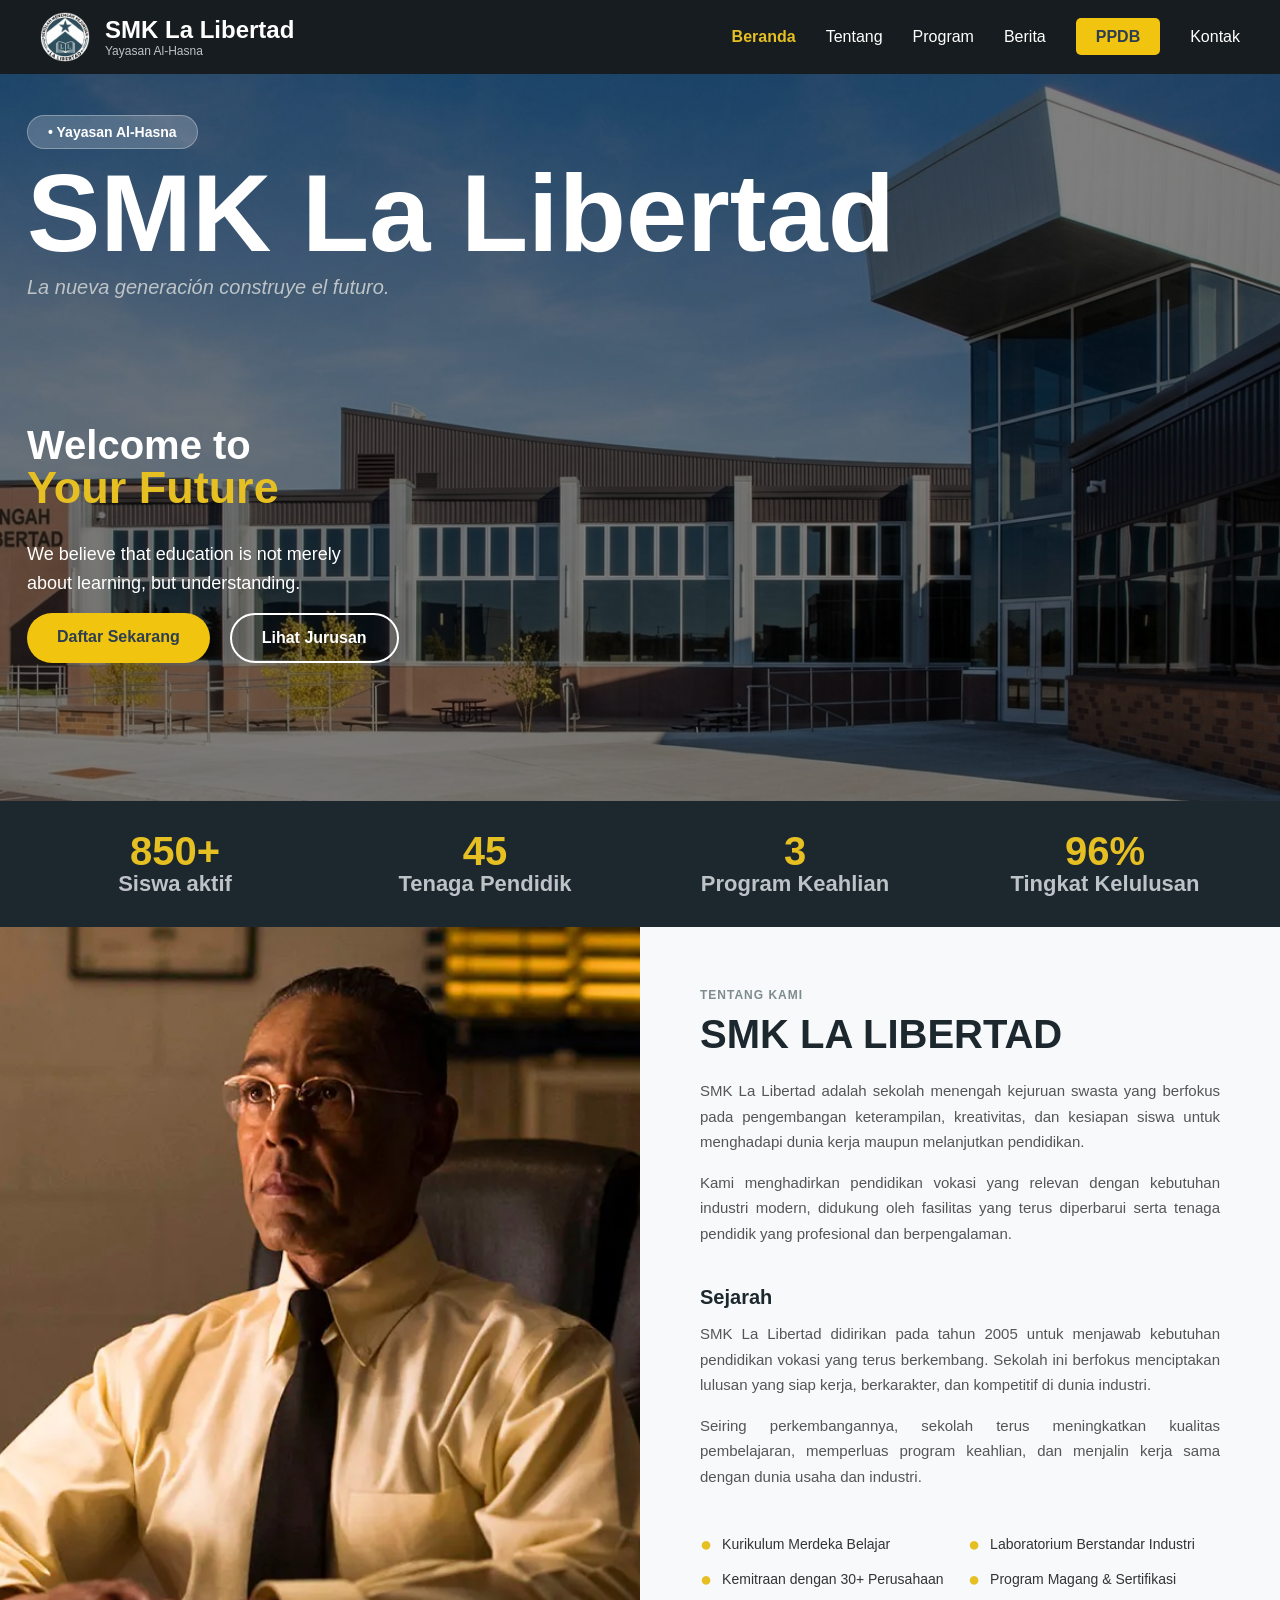
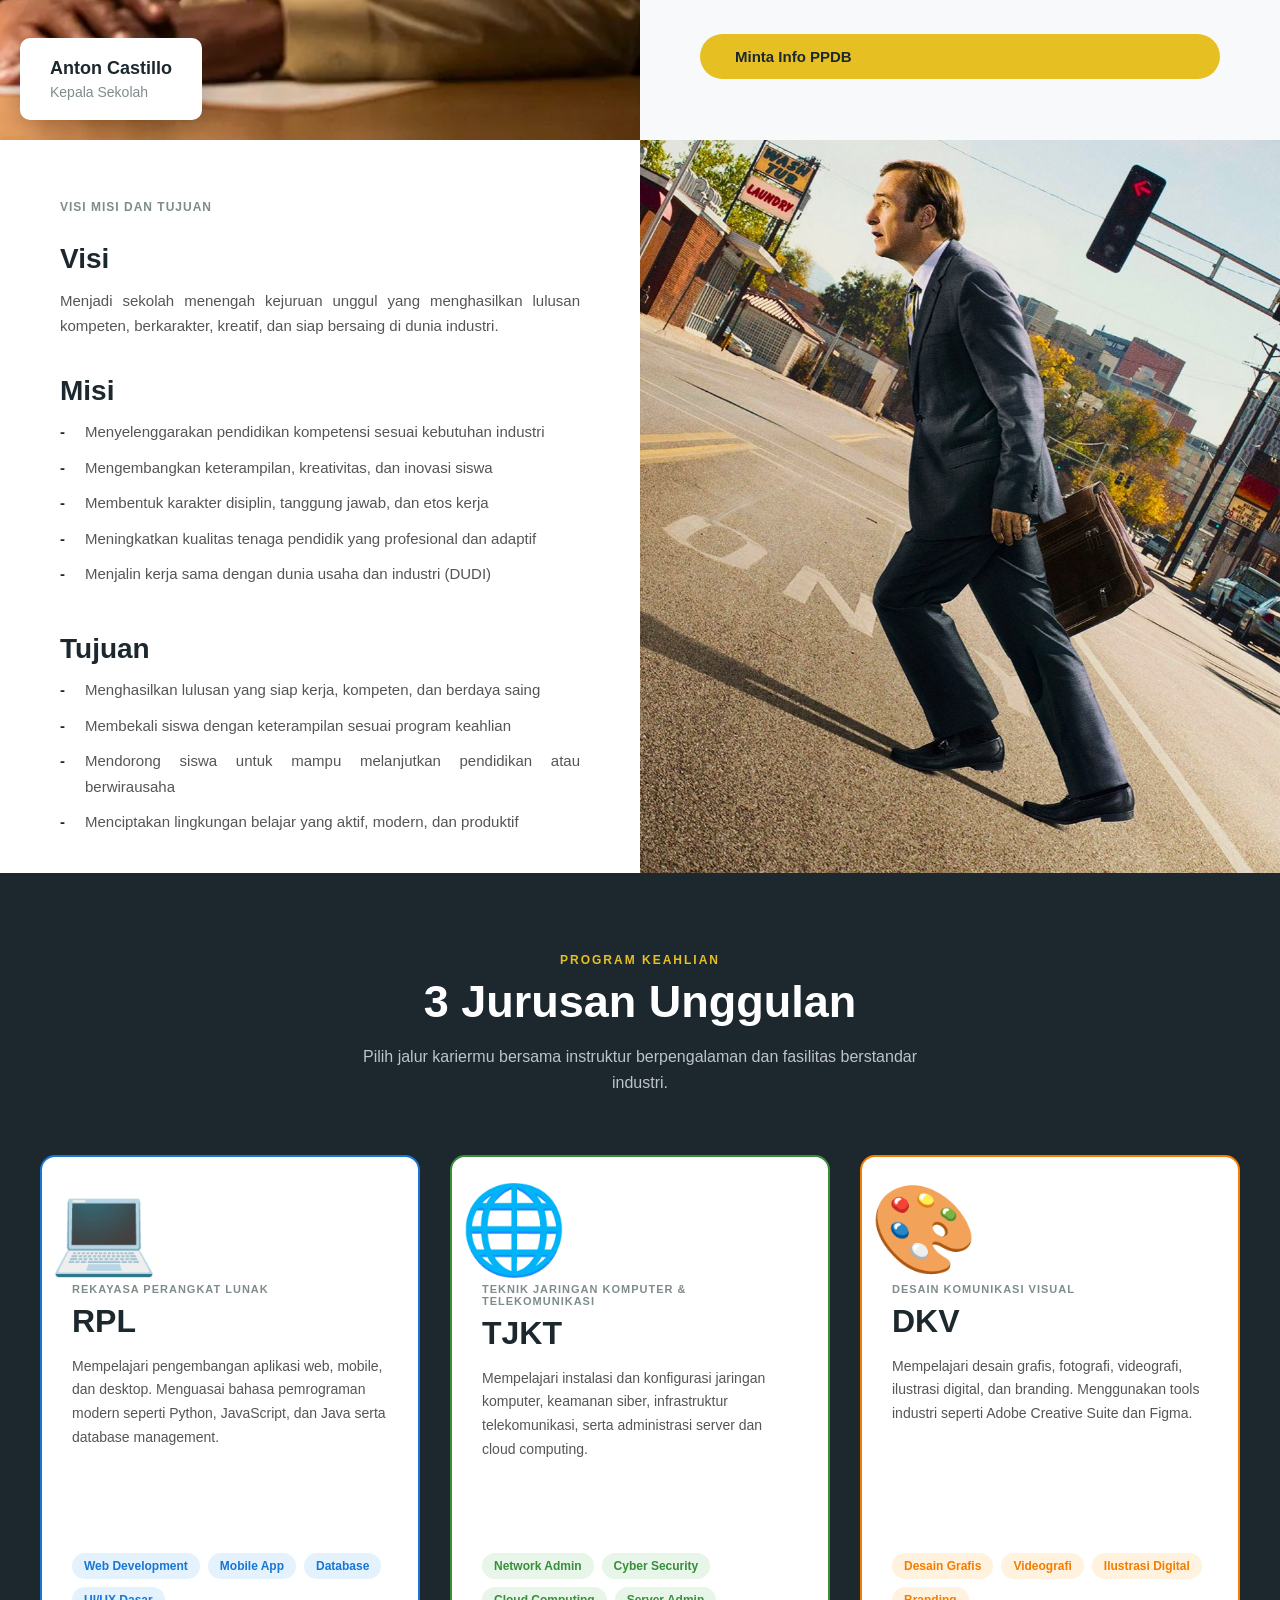
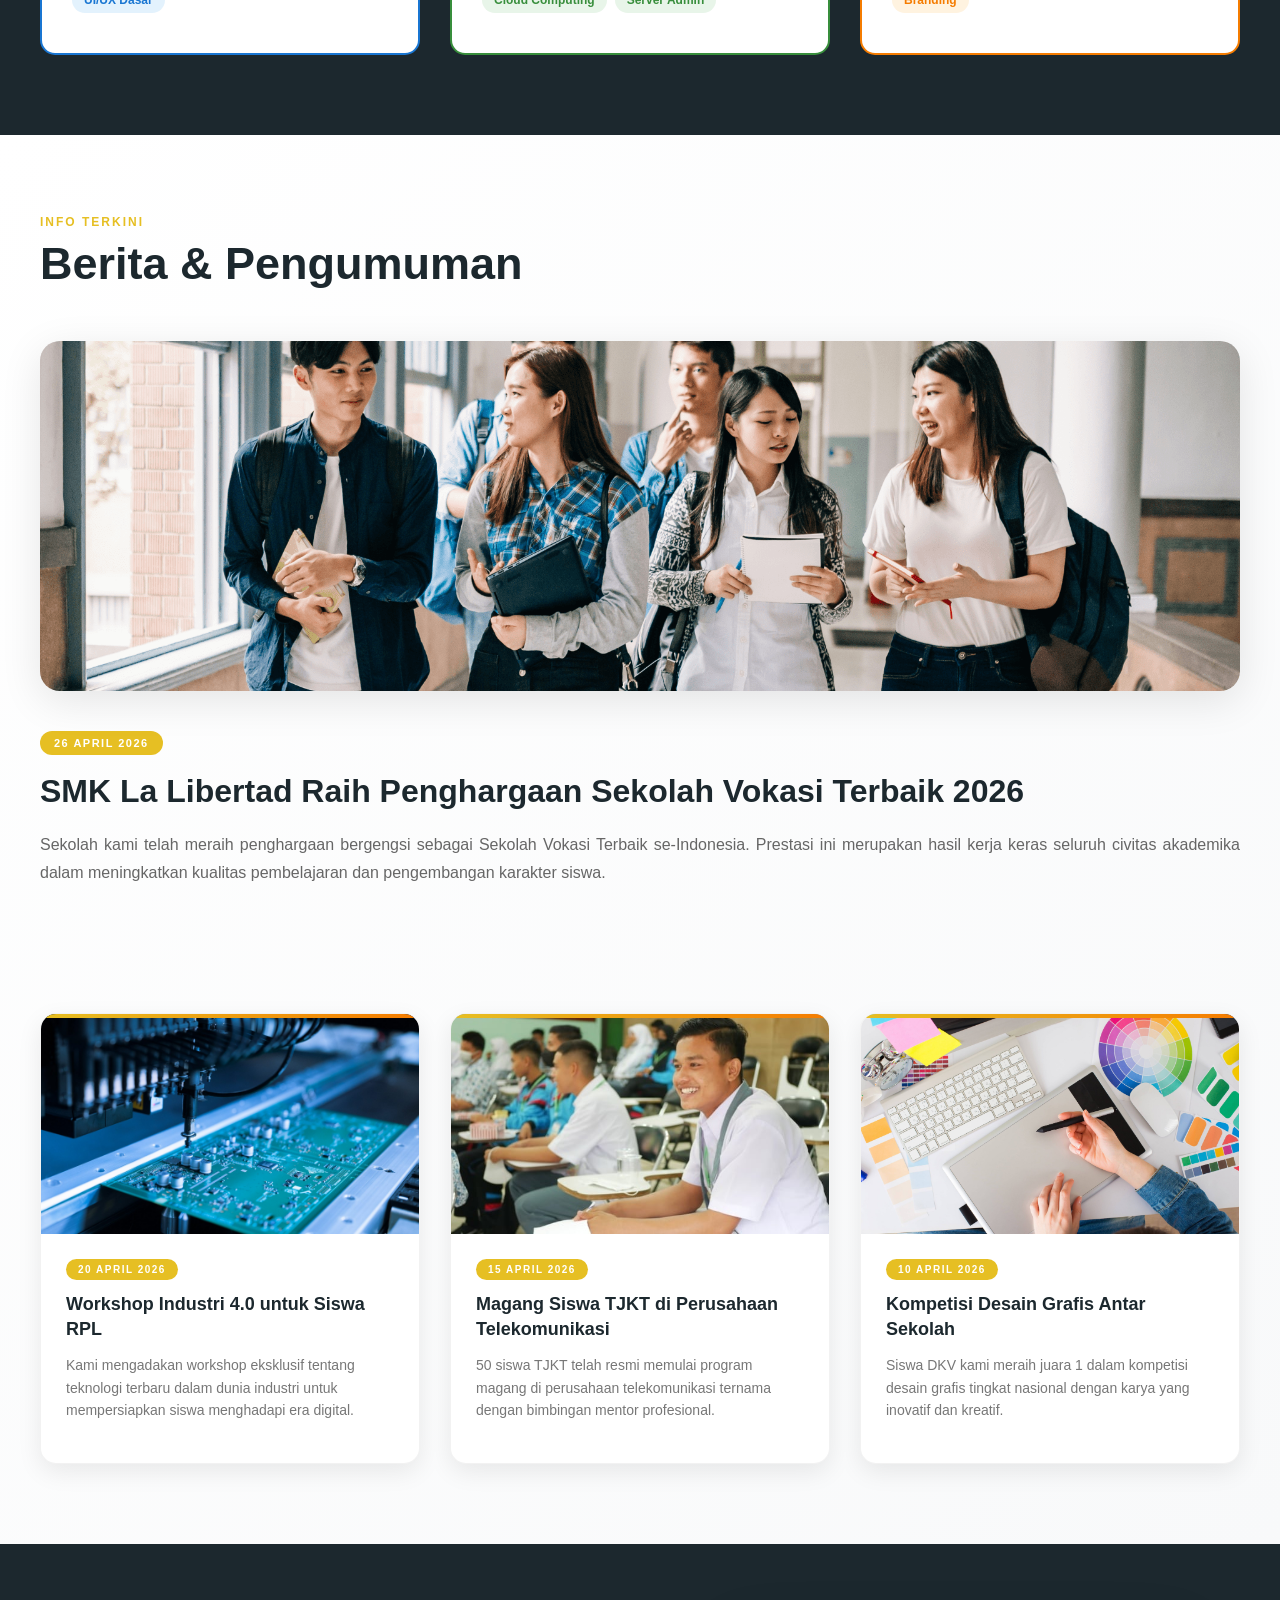
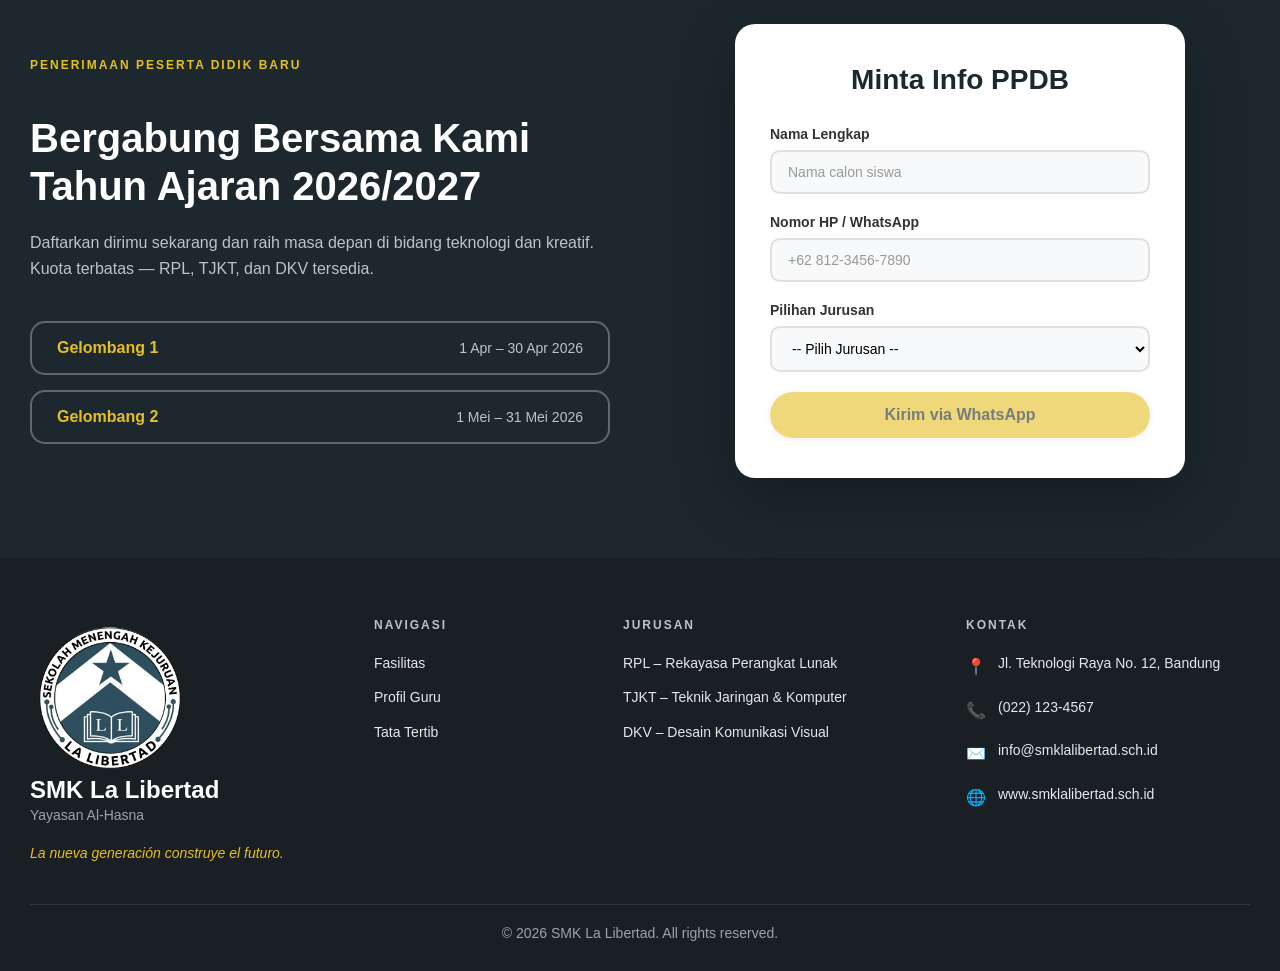
==== commit 38b2065e: "Update index.html" ====
--- a/Web Company Sekolah La Libertad/index.html
+++ b/Web Company Sekolah La Libertad/index.html
@@ -246,7 +246,7 @@
             <h2 class="berita-title">Berita & Pengumuman</h2>
             
             <div class="berita-featured">
-                <div class="berita-featured-image"><img src="../asset/img/berita-1.jpg" alt="SMK La Libertad Raih Penghargaan Sekolah Vokasi Terbaik 2026"></div>
+                <div class="berita-featured-image"><img src="asset/img/berita-1.jpg" alt="SMK La Libertad Raih Penghargaan Sekolah Vokasi Terbaik 2026"></div>
                 <div class="berita-featured-content">
                     <span class="berita-date">26 April 2026</span>
                     <h3 class="berita-featured-title">SMK La Libertad Raih Penghargaan Sekolah Vokasi Terbaik 2026</h3>
@@ -256,7 +256,7 @@
 
             <div class="berita-grid">
                 <div class="berita-card">
-                    <div class="berita-card-image"><img src="../asset/img/berita-2.jpg" alt="Workshop Industri 4.0"></div>
+                    <div class="berita-card-image"><img src="asset/img/berita-2.jpg" alt="Workshop Industri 4.0"></div>
                     <div class="berita-card-content">
                         <span class="berita-card-date">20 April 2026</span>
                         <h4 class="berita-card-title">Workshop Industri 4.0 untuk Siswa RPL</h4>
@@ -264,7 +264,7 @@
                     </div>
                 </div>
                 <div class="berita-card">
-                    <div class="berita-card-image"><img src="../asset/img/berita-3.jpg" alt="Magang Siswa TJKT"></div>
+                    <div class="berita-card-image"><img src="asset/img/berita-3.jpg" alt="Magang Siswa TJKT"></div>
                     <div class="berita-card-content">
                         <span class="berita-card-date">15 April 2026</span>
                         <h4 class="berita-card-title">Magang Siswa TJKT di Perusahaan Telekomunikasi</h4>
@@ -272,7 +272,7 @@
                     </div>
                 </div>
                 <div class="berita-card">
-                    <div class="berita-card-image"><img src="../asset/img/berita-4.jpg" alt="Kompetisi Desain Grafis Antar Sekolah"></div>
+                    <div class="berita-card-image"><img src="asset/img/berita-4.jpg" alt="Kompetisi Desain Grafis Antar Sekolah"></div>
                     <div class="berita-card-content">
                         <span class="berita-card-date">10 April 2026</span>
                         <h4 class="berita-card-title">Kompetisi Desain Grafis Antar Sekolah</h4>
@@ -397,4 +397,4 @@
 
 <script src="asset/js/script.js"></script>
 </body>
-</html>+</html>
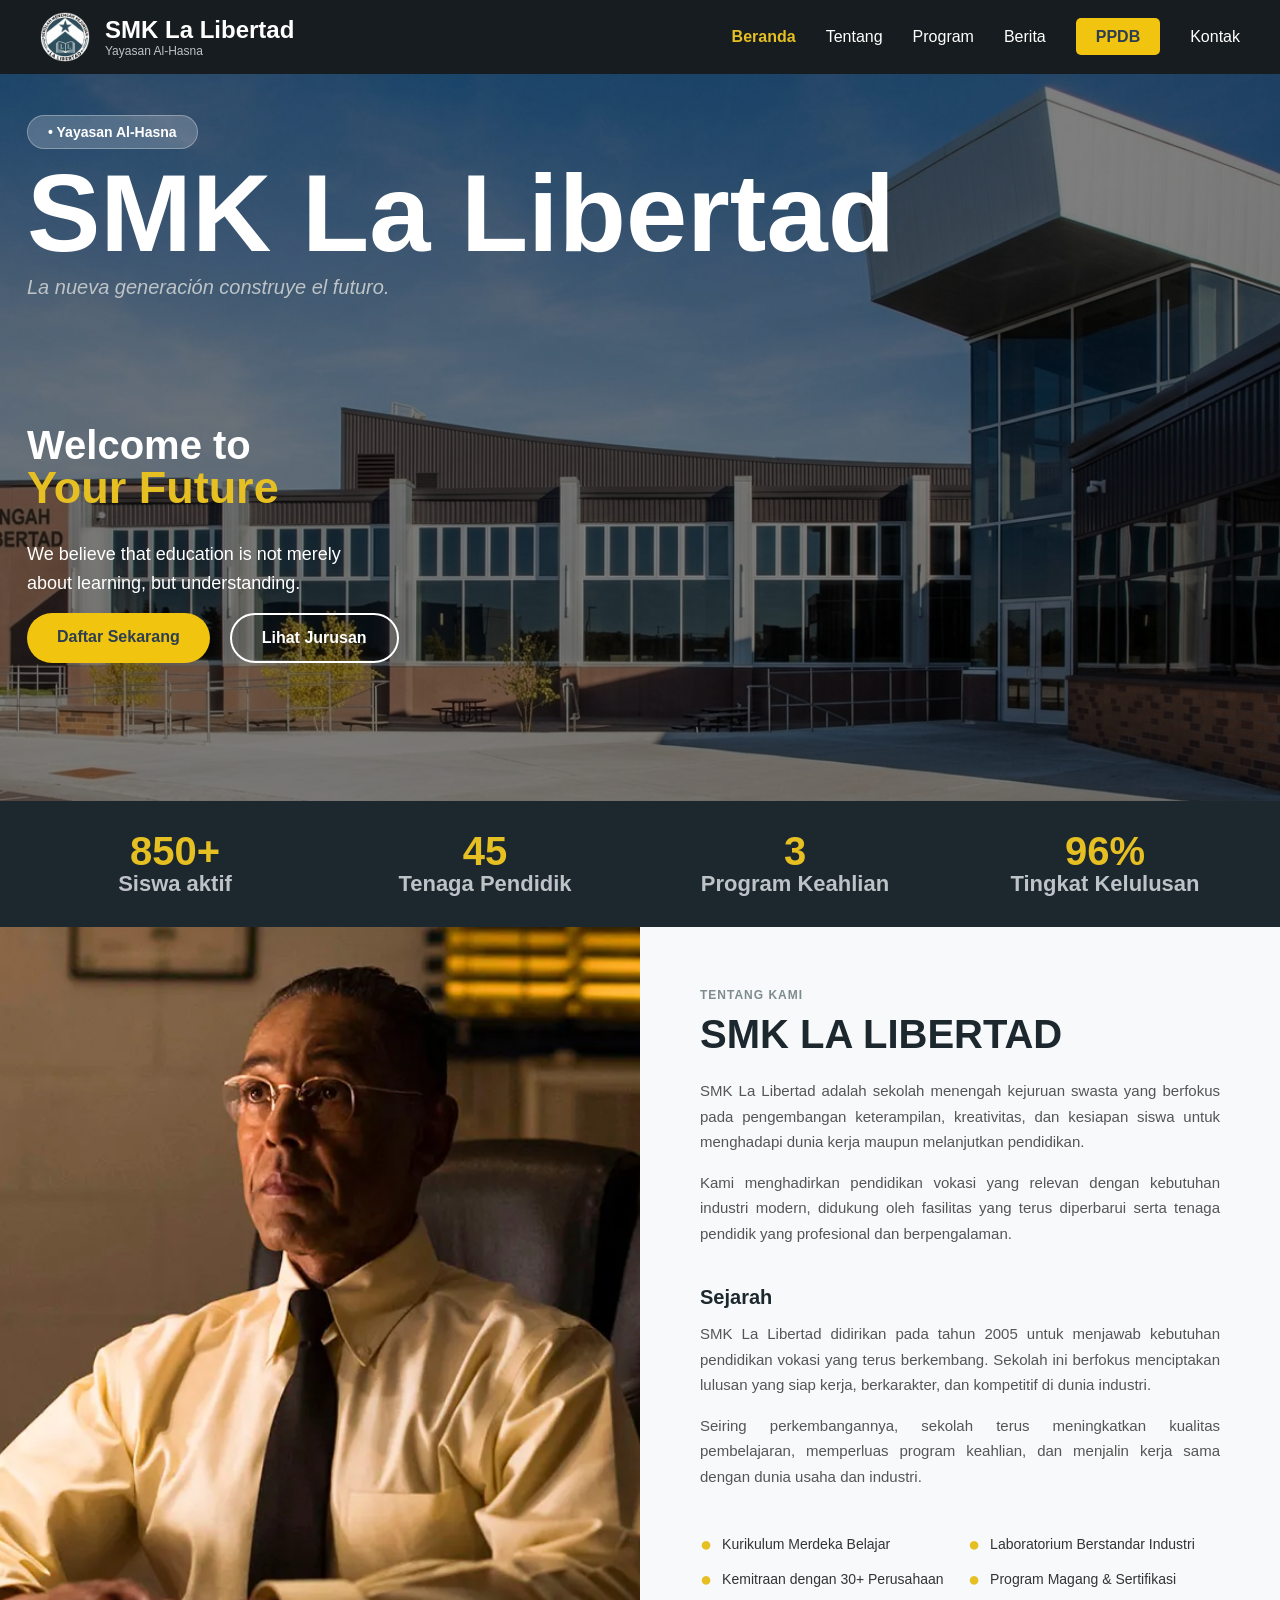
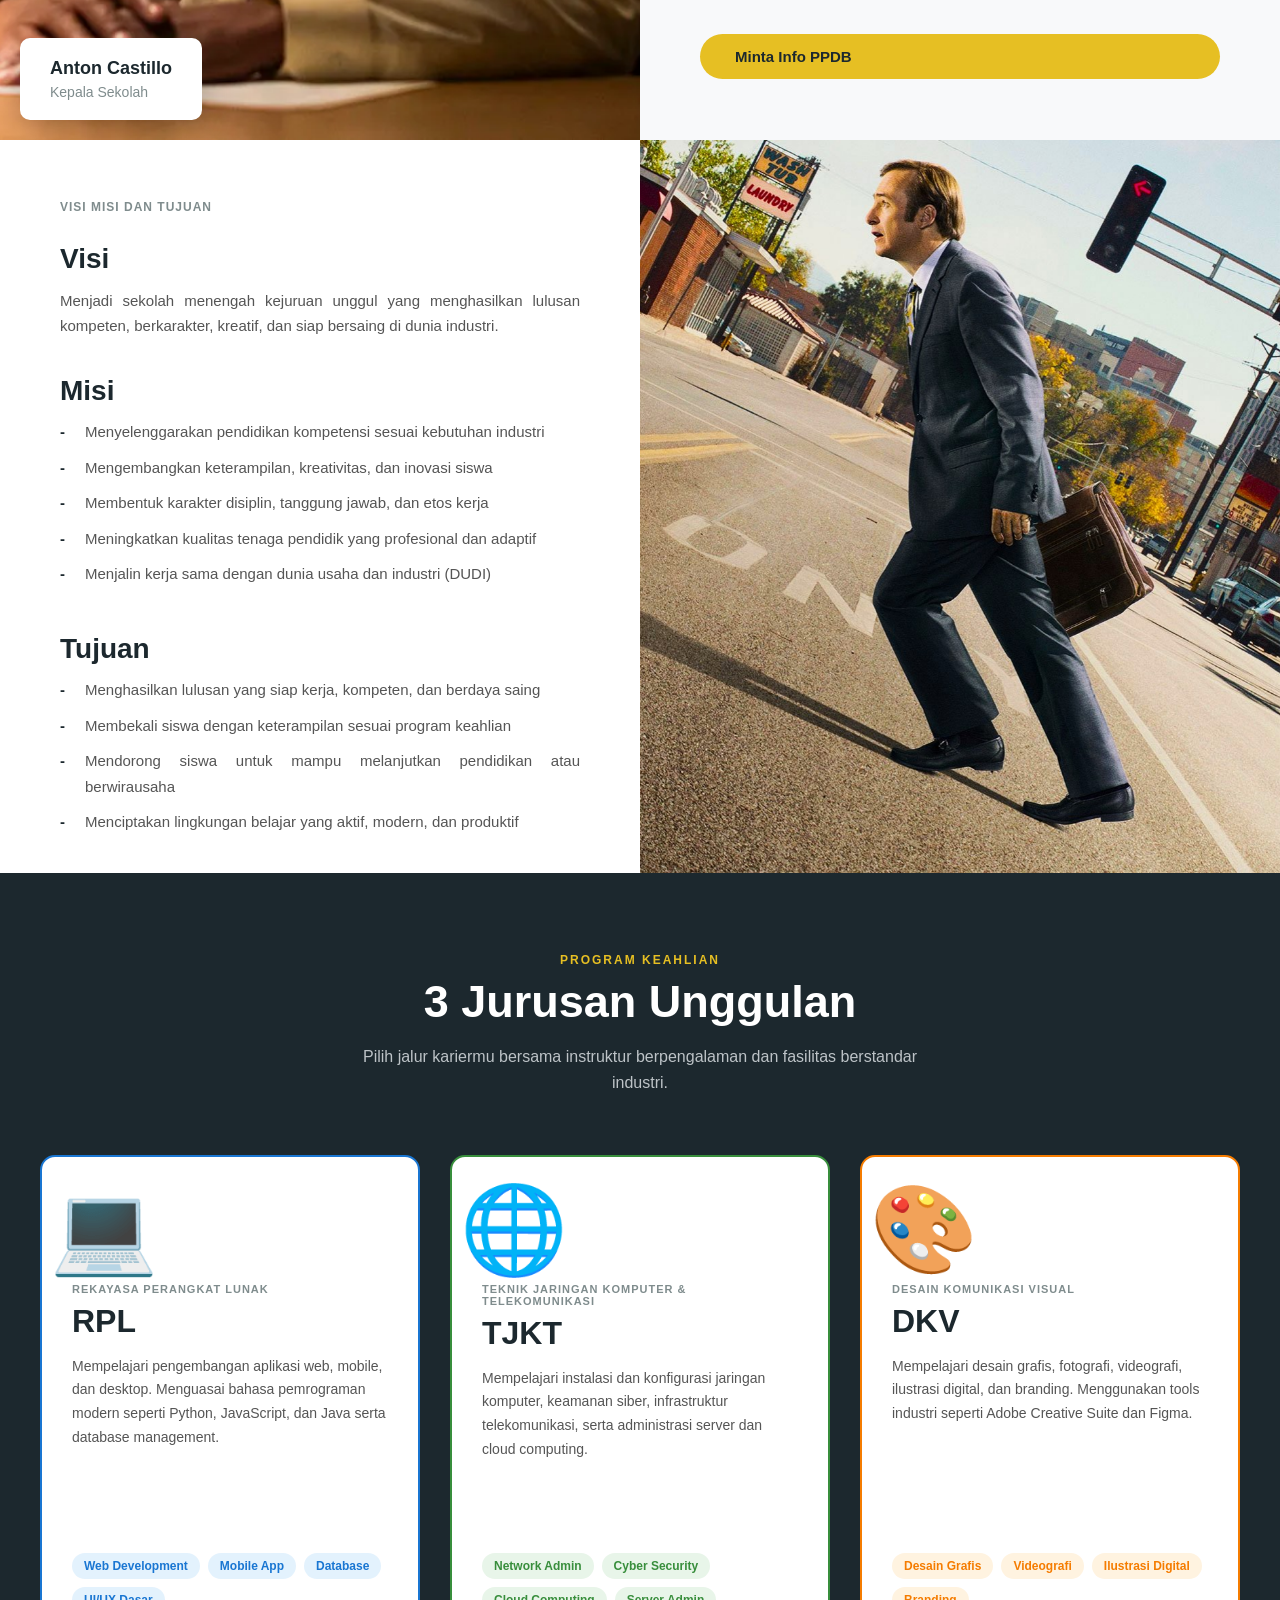
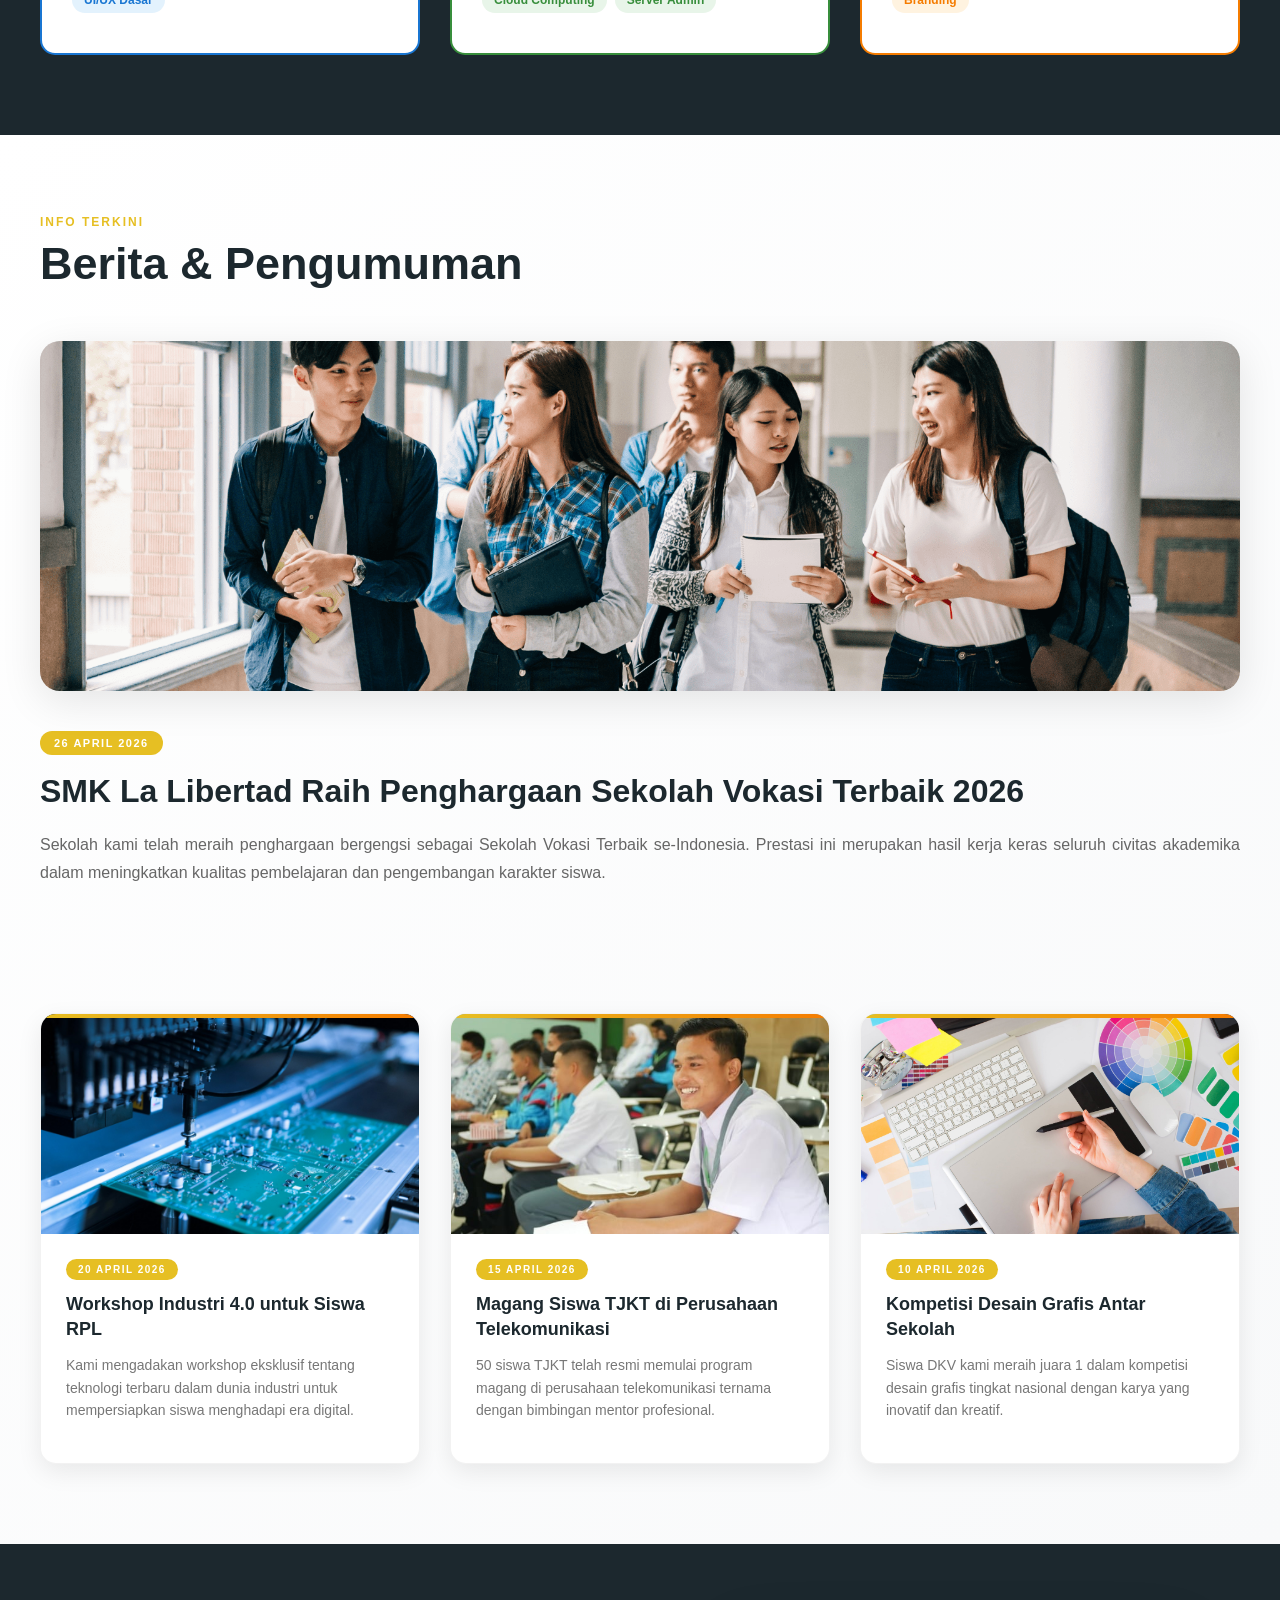
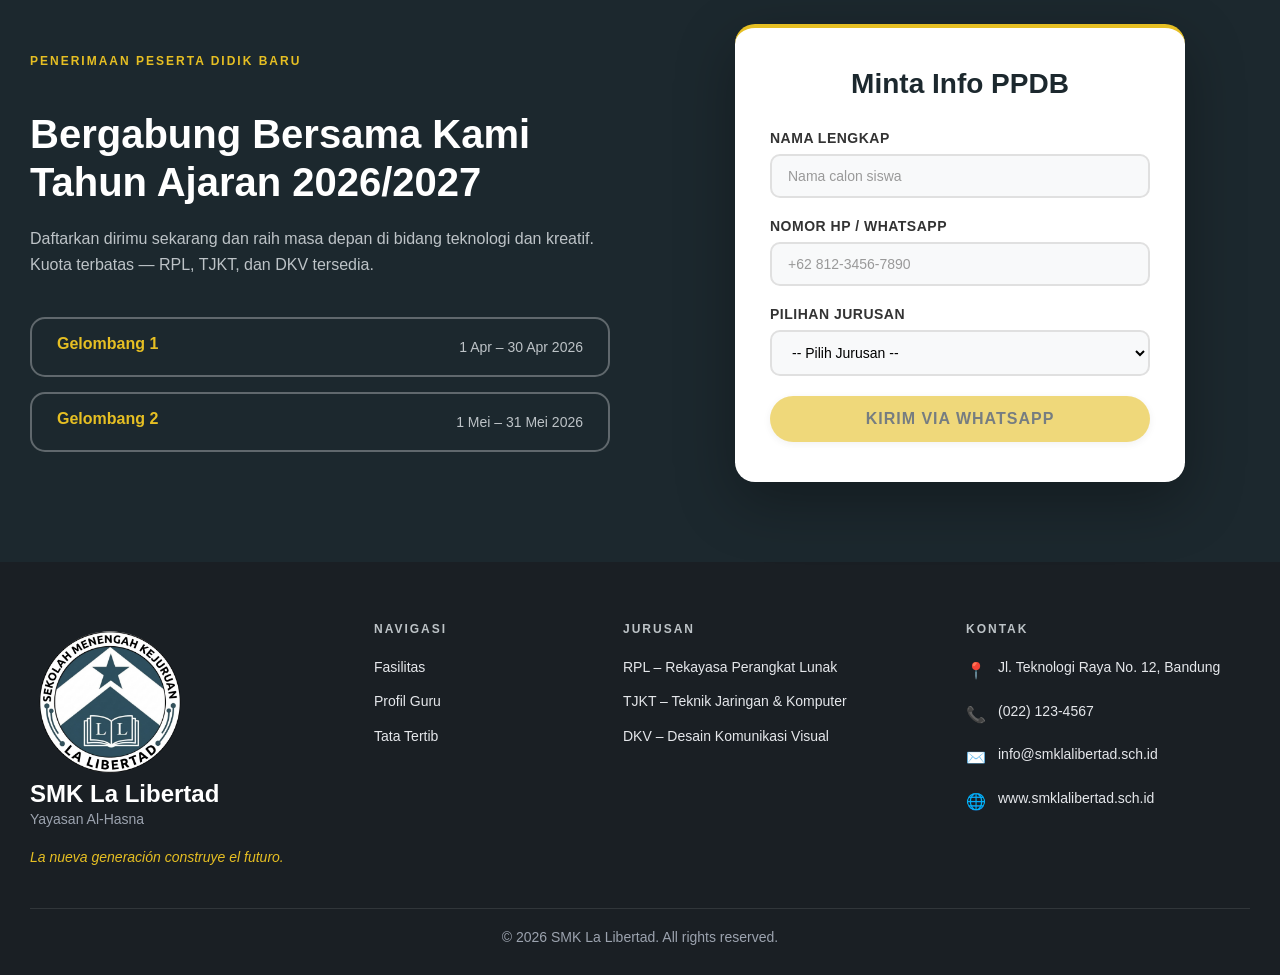
==== commit 6d24ddb2: "Add files via upload" ====
--- a/Web Company Sekolah La Libertad/index.html
+++ b/Web Company Sekolah La Libertad/index.html
@@ -24,6 +24,7 @@
                 <li><a href="#ppdb" class="btn-ppdb">PPDB</a></li>
                 <li><a href="pages/contact.html">Kontak</a></li>
             </ul>
+            <div class="menu-toggle" id="menu-toggle">☰</div>
         </div>
     </nav>
 
@@ -397,4 +398,4 @@
 
 <script src="asset/js/script.js"></script>
 </body>
-</html>
+</html>
--- a/Web Company Sekolah La Libertad/asset/css/style.css
+++ b/Web Company Sekolah La Libertad/asset/css/style.css
@@ -868,6 +868,79 @@
     }
 }
 
+
+.menu-toggle {
+    display: none;
+    font-size: 28px;
+    color: #fff;
+    cursor: pointer;
+}
+
+/* Mobile */
+@media (max-width: 768px) {
+    .menu-toggle {
+        display: block;
+    }
+
+    .nav-menu {
+        position: absolute;
+        top: 70px;
+        right: 0;
+        background: var(--Accent);
+        flex-direction: column;
+        width: 100%;
+        padding: 20px;
+        gap: 20px;
+        display: none;
+    }
+
+    .nav-menu.active {
+        display: flex;
+    }
+}
+
+@media (max-width: 768px) {
+    .ppdb-container {
+        grid-template-columns: 1fr;
+        gap: 40px;
+    }
+
+    .ppdb-left {
+        text-align: center;
+    }
+
+    .ppdb-form-card {
+        width: 100%;
+        max-width: 100%;
+    }
+
+    .form-group input,
+    .form-group select {
+        font-size: 16px; /* biar enak di tap */
+    }
+}
+
+@media (max-width: 768px) {
+    .footer-container {
+        grid-template-columns: 1fr;
+        text-align: center;
+    }
+
+    .footer-brand {
+        align-items: center;
+    }
+
+    .footer-contact li {
+        justify-content: center;
+    }
+
+    .footer-links {
+        align-items: center;
+    }
+}
+
+
+
 /* Responsive */
 @media (max-width: 992px) {
     .berita-grid {
@@ -1026,16 +1099,35 @@
     background-color: rgba(230, 191, 35, 0.1);
 }
 
+.wave-info {
+    flex-grow: 1;
+}
+
 .wave-title {
     font-size: 16px;
     font-weight: 700;
     color: var(--CTA);
-    margin: 0;
+    margin: 0 0 6px 0;
 }
 
 .wave-date {
     color: #bdc3c7;
     font-size: 14px;
+    margin: 0;
+}
+
+.wave-badge {
+    background: var(--CTA);
+    color: #1c282e;
+    padding: 8px 16px;
+    border-radius: 50px;
+    font-size: 11px;
+    font-weight: 700;
+    text-transform: uppercase;
+    letter-spacing: 0.5px;
+    white-space: nowrap;
+    flex-shrink: 0;
+    margin-left: 15px;
 }
 
 .ppdb-right {
@@ -1052,6 +1144,7 @@
     width: 100%;
     max-width: 450px;
     box-shadow: 0 20px 60px rgba(0, 0, 0, 0.3);
+    border-top: 4px solid var(--CTA);
 }
 
 .form-title {
@@ -1079,6 +1172,8 @@
     font-size: 14px;
     font-weight: 600;
     margin-bottom: 8px;
+    text-transform: uppercase;
+    letter-spacing: 0.5px;
 }
 
 .form-group input,
@@ -1133,8 +1228,7 @@
 .form-group--success::after {
     position: absolute;
     right: 16px;
-    top: 50%;
-    transform: translateY(-50%);
+    top: 42px;
     font-size: 18px;
     pointer-events: none;
 }
@@ -1156,6 +1250,8 @@
     display: inline-block;
     width: 100%;
     text-align: center;
+    text-transform: uppercase;
+    letter-spacing: 1px;
 }
 
 .btn-submit:hover:not(:disabled) {
@@ -1175,26 +1271,531 @@
     box-shadow: 0 2px 8px rgba(0, 0, 0, 0.1);
 }
 
-.btn-submit--active {
-    box-shadow: 0 6px 20px rgba(230, 191, 35, 0.4);
-}
-
-/* Loading state */
-.btn-submit--loading {
-    background-color: var(--CTA);
-    animation: buttonPulse 1s ease-in-out infinite;
-}
-
-.btn-loader {
-    display: inline-block;
-    width: 14px;
-    height: 14px;
-    border: 2px solid var(--Primary);
-    border-top-color: transparent;
-    border-radius: 50%;
-    animation: spin 0.8s linear infinite;
-    margin-right: 8px;
-    vertical-align: middle;
+.form-section-title {
+    font-size: 28px;
+    font-weight: 900;
+    color: var(--Primary);
+    margin-bottom: 8px;
+}
+
+.form-section-subtitle {
+    font-size: 14px;
+    color: #7f8c8d;
+    margin-bottom: 28px;
+}
+
+/* Desktop */
+@media (max-width: 1200px) {
+    .ppdb-container {
+        gap: 50px;
+    }
+
+    .ppdb-title {
+        font-size: 36px;
+    }
+
+    .ppdb-description {
+        font-size: 15px;
+    }
+
+    .ppdb-form-card {
+        max-width: 420px;
+        padding: 35px 30px;
+    }
+
+    .form-title {
+        font-size: 26px;
+    }
+
+    .form-group label {
+        font-size: 13px;
+    }
+
+    .form-group input,
+    .form-group select {
+        font-size: 13px;
+        padding: 11px 14px;
+    }
+
+    .btn-submit {
+        font-size: 15px;
+        padding: 13px 25px;
+    }
+}
+
+/* Tablet Landscape */
+@media (max-width: 1024px) {
+    .ppdb-container {
+        gap: 40px;
+        align-items: stretch;
+    }
+
+    .ppdb-left {
+        justify-content: flex-start;
+    }
+
+    .ppdb-title {
+        font-size: 32px;
+    }
+
+    .ppdb-description {
+        font-size: 14px;
+    }
+
+    .wave-title {
+        font-size: 15px;
+    }
+
+    .wave-date {
+        font-size: 13px;
+    }
+
+    .ppdb-form-card {
+        max-width: 380px;
+        padding: 30px 25px;
+    }
+
+    .form-title {
+        font-size: 24px;
+        margin-bottom: 25px;
+    }
+
+    .ppdb-form {
+        gap: 18px;
+    }
+
+    .form-group {
+        margin-bottom: 0;
+    }
+
+    .form-group label {
+        font-size: 12px;
+        margin-bottom: 6px;
+    }
+
+    .form-group input,
+    .form-group select {
+        font-size: 13px;
+        padding: 10px 13px;
+    }
+
+    .btn-submit {
+        font-size: 14px;
+        padding: 12px 24px;
+        margin-top: 8px;
+    }
+}
+
+/* Tablet Portrait */
+@media (max-width: 768px) {
+    .ppdb {
+        padding: 50px 15px;
+    }
+
+    .ppdb-container {
+        grid-template-columns: 1fr;
+        gap: 30px;
+        align-items: start;
+    }
+
+    .ppdb-left {
+        order: 2;
+        justify-content: flex-start;
+    }
+
+    .ppdb-right {
+        order: 1;
+        justify-content: stretch;
+    }
+
+    .ppdb-label {
+        font-size: 11px;
+        padding-bottom: 20px;
+        margin-bottom: 10px;
+    }
+
+    .ppdb-title {
+        font-size: 28px;
+        margin-bottom: 15px;
+    }
+
+    .ppdb-description {
+        font-size: 13px;
+        margin-bottom: 25px;
+        text-align: left;
+    }
+
+    .ppdb-waves {
+        gap: 12px;
+    }
+
+    .ppdb-wave {
+        padding: 14px 18px;
+        flex-direction: column;
+        align-items: flex-start;
+    }
+
+    .wave-info {
+        width: 100%;
+        margin-bottom: 10px;
+    }
+
+    .wave-title {
+        font-size: 14px;
+        margin-bottom: 4px;
+    }
+
+    .wave-date {
+        font-size: 12px;
+    }
+
+    .wave-badge {
+        align-self: flex-start;
+        margin-left: 0;
+        margin-top: 10px;
+    }
+
+    .ppdb-form-card {
+        max-width: 100%;
+        padding: 25px 20px;
+        width: 100%;
+    }
+
+    .form-title {
+        font-size: 22px;
+        margin-bottom: 20px;
+    }
+
+    .form-section-subtitle {
+        font-size: 13px;
+        margin-bottom: 22px;
+    }
+
+    .ppdb-form {
+        gap: 16px;
+    }
+
+    .form-group label {
+        font-size: 11px;
+        margin-bottom: 6px;
+    }
+
+    .form-group input,
+    .form-group select {
+        font-size: 14px;
+        padding: 11px 12px;
+    }
+
+    .form-group--error::after,
+    .form-group--success::after {
+        right: 12px;
+        top: 42px;
+        font-size: 16px;
+    }
+
+    .btn-submit {
+        font-size: 14px;
+        padding: 12px 20px;
+        letter-spacing: 0.5px;
+    }
+}
+
+/* Mobile Large */
+@media (max-width: 600px) {
+    .ppdb {
+        padding: 40px 12px;
+    }
+
+    .ppdb-container {
+        gap: 25px;
+    }
+
+    .ppdb-label {
+        font-size: 10px;
+        padding-bottom: 15px;
+    }
+
+    .ppdb-title {
+        font-size: 24px;
+        line-height: 1.3;
+        margin-bottom: 12px;
+    }
+
+    .ppdb-description {
+        font-size: 12px;
+        margin-bottom: 20px;
+        line-height: 1.6;
+    }
+
+    .ppdb-waves {
+        gap: 10px;
+    }
+
+    .ppdb-wave {
+        padding: 12px 14px;
+    }
+
+    .wave-info {
+        margin-bottom: 8px;
+    }
+
+    .wave-title {
+        font-size: 13px;
+        margin-bottom: 3px;
+    }
+
+    .wave-date {
+        font-size: 11px;
+    }
+
+    .wave-badge {
+        font-size: 9px;
+        padding: 6px 12px;
+        margin-top: 8px;
+    }
+
+    .ppdb-form-card {
+        padding: 20px 15px;
+    }
+
+    .form-title {
+        font-size: 20px;
+        margin-bottom: 18px;
+    }
+
+    .form-section-subtitle {
+        font-size: 12px;
+        margin-bottom: 20px;
+    }
+
+    .ppdb-form {
+        gap: 14px;
+    }
+
+    .form-group {
+        gap: 5px;
+    }
+
+    .form-group label {
+        font-size: 10px;
+        margin-bottom: 5px;
+    }
+
+    .form-group input,
+    .form-group select {
+        font-size: 13px;
+        padding: 10px 11px;
+    }
+
+    .form-group--error::after,
+    .form-group--success::after {
+        right: 10px;
+        top: 38px;
+        font-size: 14px;
+    }
+
+    .btn-submit {
+        font-size: 13px;
+        padding: 11px 18px;
+        margin-top: 6px;
+    }
+}
+
+/* Mobile Small */
+@media (max-width: 480px) {
+    .ppdb {
+        padding: 35px 10px;
+    }
+
+    .ppdb-container {
+        gap: 20px;
+    }
+
+    .ppdb-label {
+        font-size: 9px;
+        padding-bottom: 12px;
+        margin-bottom: 8px;
+        letter-spacing: 1px;
+    }
+
+    .ppdb-title {
+        font-size: 20px;
+        line-height: 1.3;
+        margin-bottom: 10px;
+    }
+
+    .ppdb-description {
+        font-size: 11px;
+        margin-bottom: 18px;
+        line-height: 1.5;
+    }
+
+    .ppdb-waves {
+        gap: 8px;
+    }
+
+    .ppdb-wave {
+        padding: 10px 12px;
+        border-radius: 10px;
+    }
+
+    .wave-info {
+        margin-bottom: 6px;
+    }
+
+    .wave-title {
+        font-size: 12px;
+        margin-bottom: 2px;
+    }
+
+    .wave-date {
+        font-size: 10px;
+    }
+
+    .wave-badge {
+        font-size: 8px;
+        padding: 5px 10px;
+        margin-top: 6px;
+    }
+
+    .ppdb-form-card {
+        padding: 18px 12px;
+        border-radius: 15px;
+    }
+
+    .form-title {
+        font-size: 18px;
+        margin-bottom: 16px;
+    }
+
+    .form-section-subtitle {
+        font-size: 11px;
+        margin-bottom: 18px;
+    }
+
+    .ppdb-form {
+        gap: 12px;
+    }
+
+    .form-group {
+        gap: 4px;
+    }
+
+    .form-group label {
+        font-size: 9px;
+        margin-bottom: 4px;
+        letter-spacing: 0px;
+    }
+
+    .form-group input,
+    .form-group select {
+        font-size: 12px;
+        padding: 9px 10px;
+        border-radius: 8px;
+    }
+
+    .form-group--error::after,
+    .form-group--success::after {
+        right: 8px;
+        top: 36px;
+        font-size: 13px;
+    }
+
+    .btn-submit {
+        font-size: 12px;
+        padding: 10px 16px;
+        margin-top: 5px;
+        letter-spacing: 0.3px;
+        border-radius: 25px;
+    }
+}
+
+/* Toast Notification - Responsive */
+#ppdb-toast {
+    position: fixed;
+    bottom: -120px;
+    left: 50%;
+    transform: translateX(-50%);
+    background: linear-gradient(135deg, #27ae60 0%, #229954 100%);
+    color: #fff;
+    padding: 16px 24px;
+    border-radius: 10px;
+    box-shadow: 0 10px 30px rgba(0, 0, 0, 0.3);
+    display: flex;
+    align-items: center;
+    gap: 15px;
+    max-width: 90%;
+    width: 900px;
+    z-index: 1000;
+    transition: all 0.4s cubic-bezier(0.68, -0.55, 0.265, 1.55);
+}
+
+#ppdb-toast.toast--show {
+    bottom: 30px;
+}
+
+.toast-body {
+    display: flex;
+    flex-direction: column;
+    gap: 4px;
+}
+
+.toast-body strong {
+    font-size: 15px;
+    font-weight: 700;
+}
+
+.toast-body span {
+    font-size: 13px;
+    opacity: 0.95;
+}
+
+@media (max-width: 768px) {
+    #ppdb-toast {
+        width: calc(100% - 32px);
+        bottom: 16px;
+        left: 50%;
+        transform: translateX(-50%);
+        padding: 14px 20px;
+    }
+
+    #ppdb-toast.toast--show {
+        bottom: 16px;
+    }
+
+    .toast-body strong {
+        font-size: 14px;
+    }
+
+    .toast-body span {
+        font-size: 12px;
+    }
+}
+
+@media (max-width: 480px) {
+    #ppdb-toast {
+        width: calc(100% - 24px);
+        bottom: 12px;
+        left: 12px;
+        transform: translateX(0);
+        padding: 12px 16px;
+    }
+
+    #ppdb-toast.toast--show {
+        bottom: 12px;
+    }
+
+    .toast-body {
+        gap: 2px;
+    }
+
+    .toast-body strong {
+        font-size: 12px;
+    }
+
+    .toast-body span {
+        font-size: 11px;
+    }
 }
 
 /* Footer Section */
@@ -2051,36 +2652,5 @@
     .berita-card-image {
         height: 220px;
     }
-
-    .ppdb {
-        padding: 60px 20px;
-    }
-    
-    .ppdb-title {
-        font-size: 28px;
-    }
-    
-    .ppdb-description {
-        font-size: 14px;
-    }
-    
-    .ppdb-form-card {
-        padding: 30px 20px;
-    }
-    
-    .form-title {
-        font-size: 24px;
-    }
-    
-    .ppdb-waves {
-        gap: 12px;
-    }
-    
-    .ppdb-wave {
-        padding: 15px 20px;
-    }
-
-
-
     
 }
